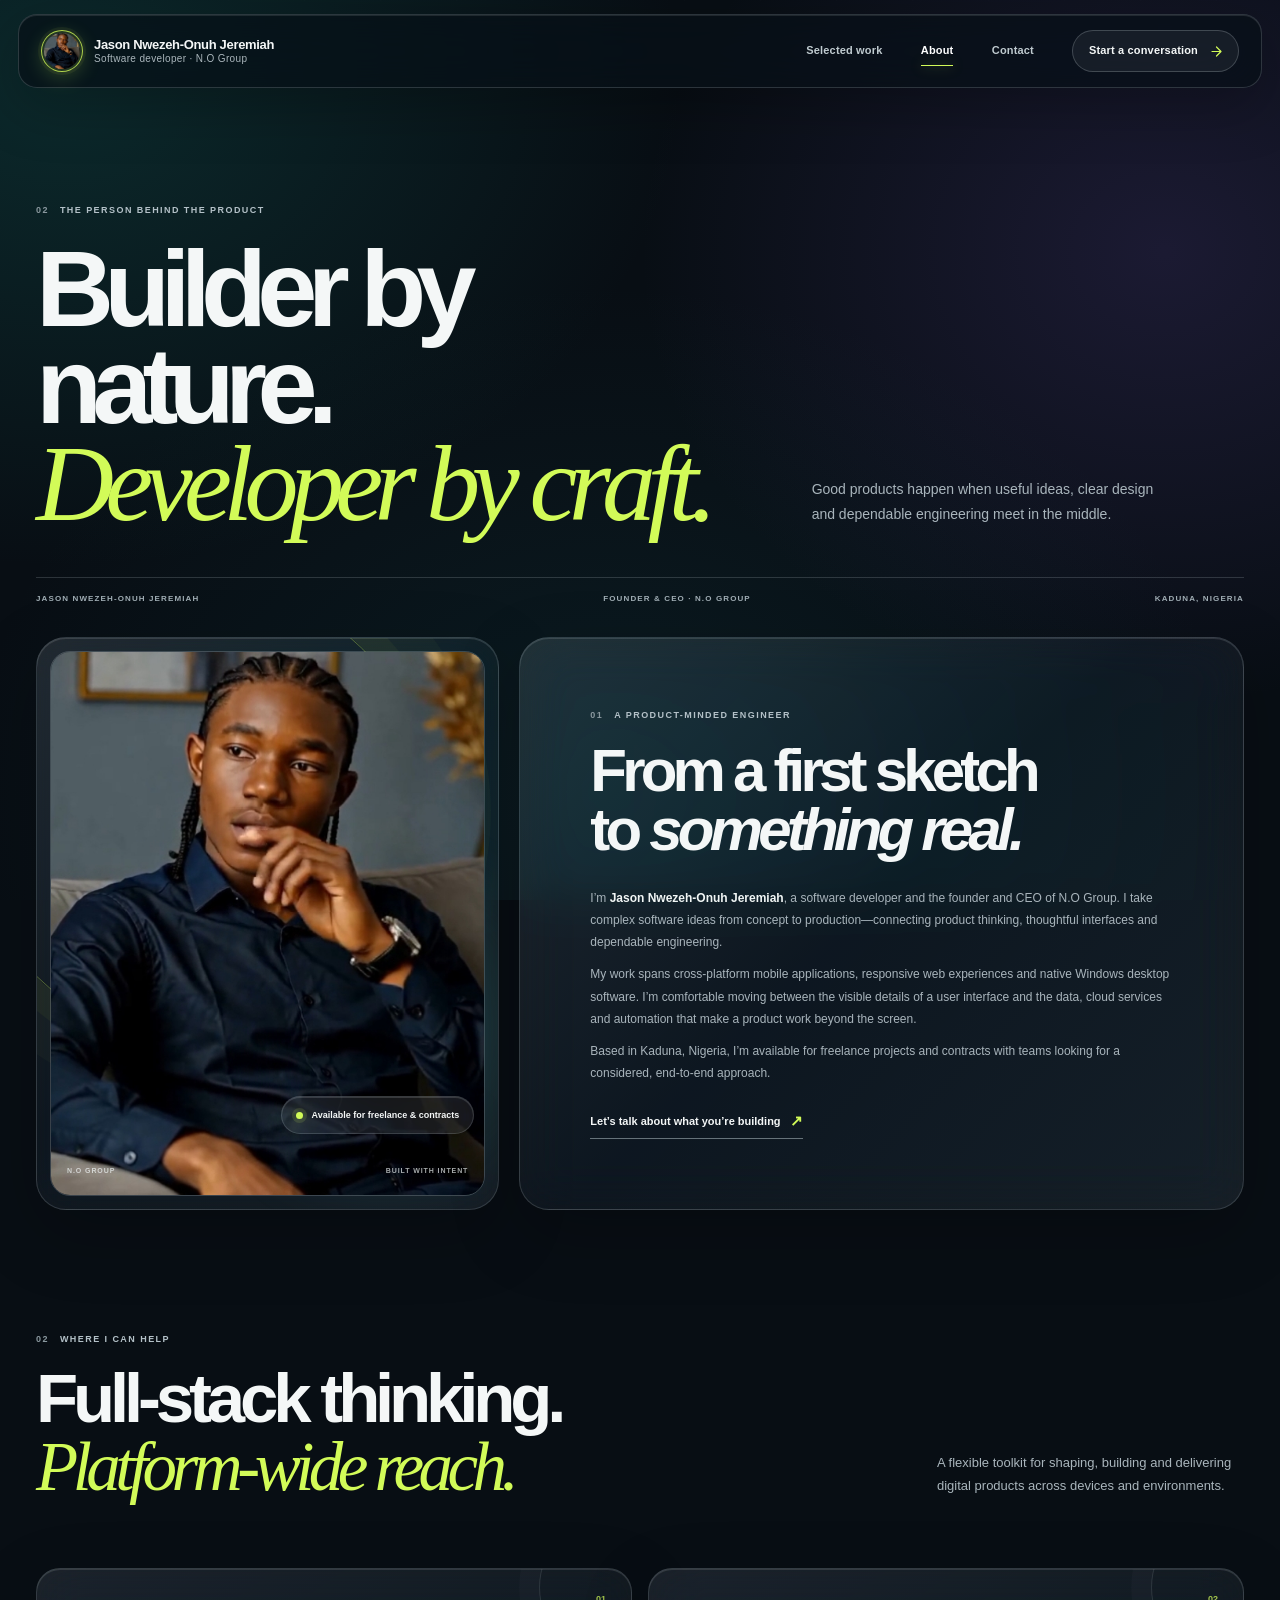
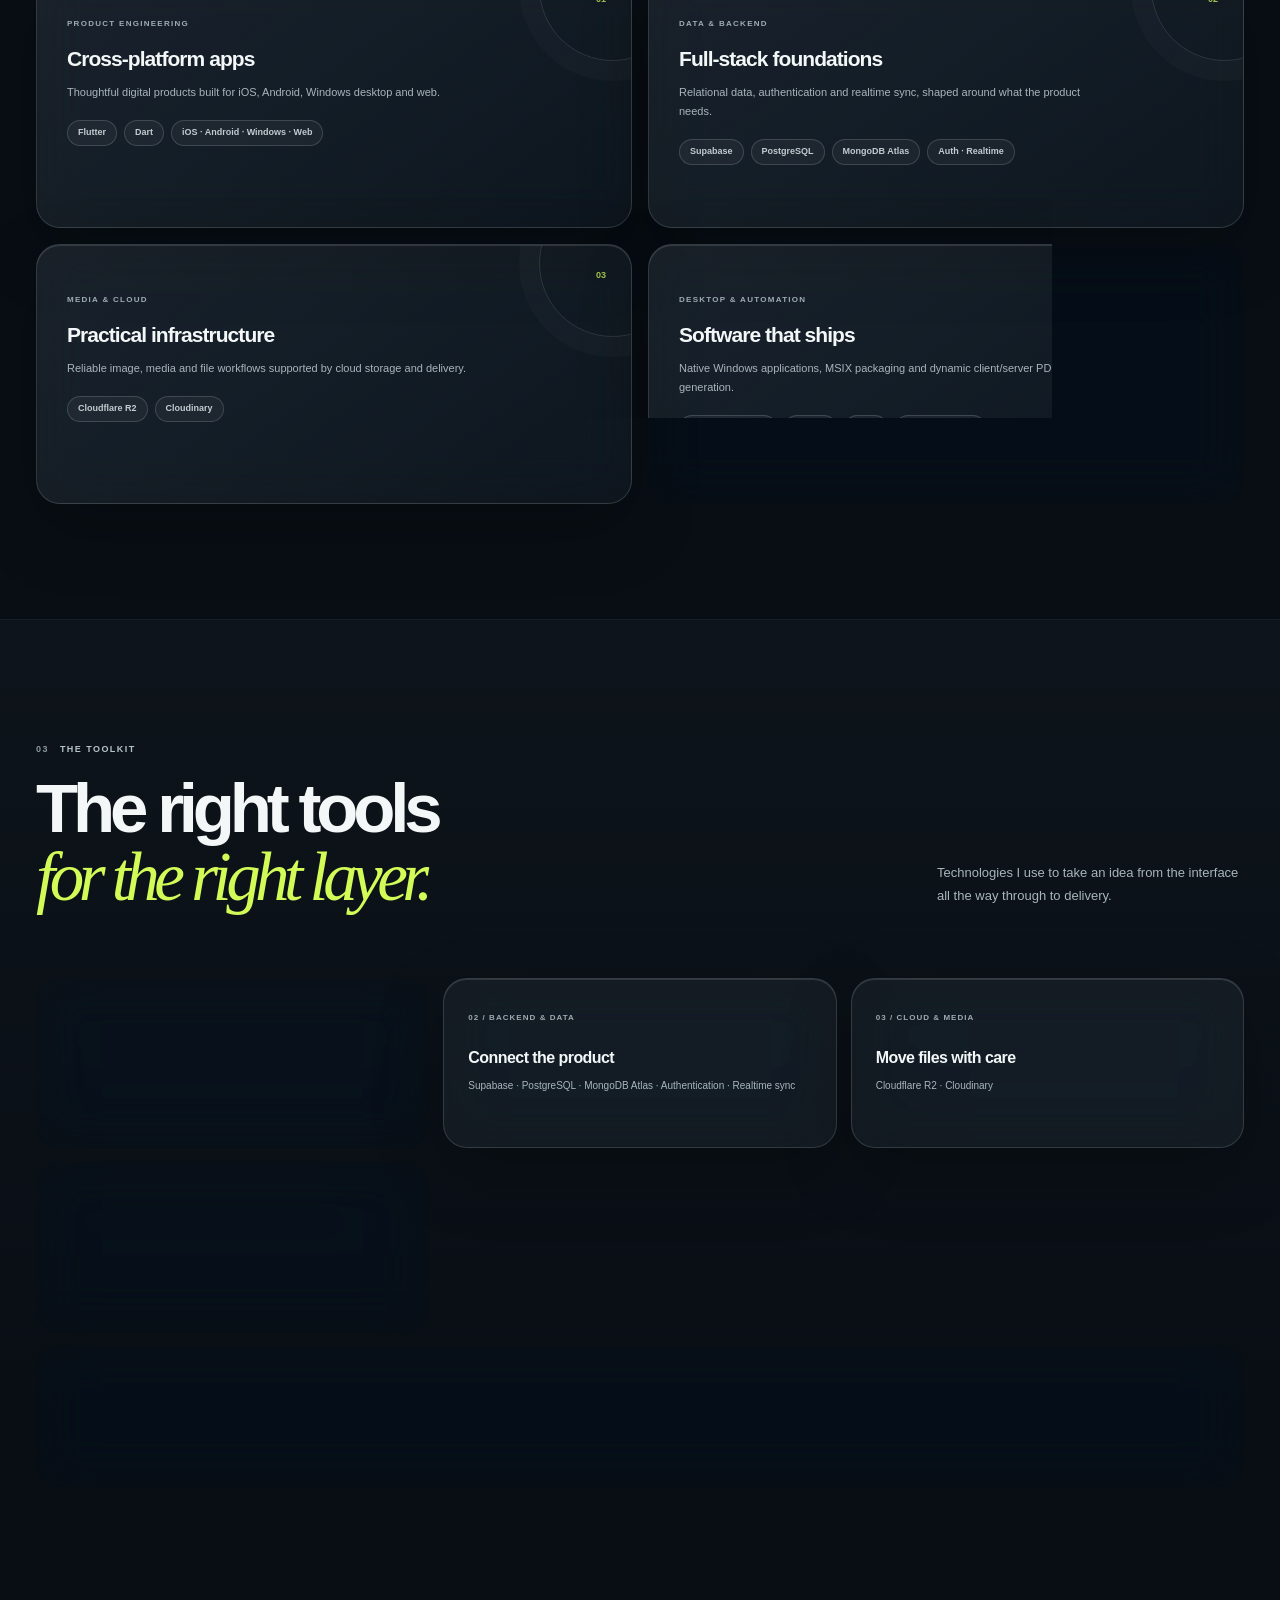
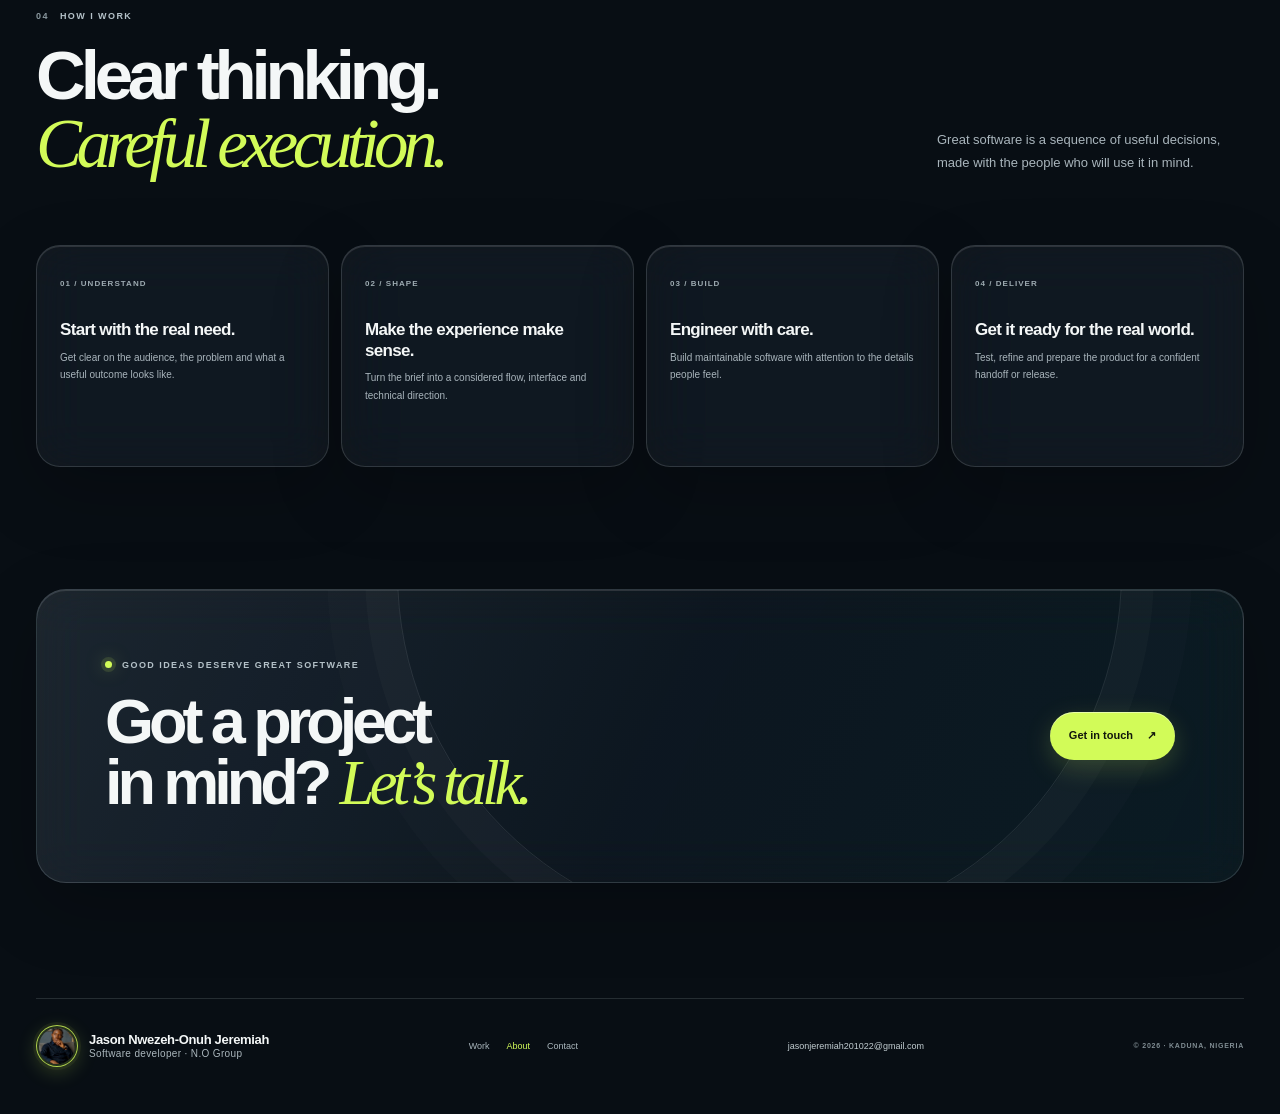
==== about.html @ e3a73bdb "Build glassmorphic multi-page portfolio Co-authored-by: arena-agent <297053741+arena-agent@users.nor" ====
<!doctype html>
<html lang="en">
  <head>
    <meta charset="utf-8" />
    <meta name="viewport" content="width=device-width, initial-scale=1" />
    <meta name="theme-color" content="#091016" />
    <meta name="description" content="Meet Jason Nwezeh-Onuh Jeremiah, Kaduna-based software developer and founder & CEO of N.O Group. Explore his cross-platform, full-stack and desktop capabilities." />
    <title>About Jason Nwezeh-Onuh Jeremiah — Software Developer &amp; Product Builder</title>
    <link rel="icon" type="image/jpeg" href="Profile/Profile_images/1792339590174.jpg" />
    <link rel="stylesheet" href="styles.css" />
    <script src="script.js" defer></script>
  </head>
  <body class="about-page">
    <a class="skip-link" href="#main">Skip to content</a>
    <header class="site-header" id="top">
      <div class="header-inner"><a class="brand" href="index.html" aria-label="Jason Nwezeh-Onuh Jeremiah home"><span class="brand-mark" aria-hidden="true"><img src="Profile/Profile_images/1792339590174.jpg" alt="" /></span><span class="brand-name"><strong>Jason Nwezeh-Onuh Jeremiah</strong><small>Software developer · N.O Group</small></span></a><nav class="desktop-nav" aria-label="Main navigation"><a href="work.html">Selected work</a><a href="about.html" aria-current="page">About</a><a href="contact.html">Contact</a></nav><a class="header-cta" href="contact.html"><span>Start a conversation</span><svg aria-hidden="true" viewBox="0 0 20 20" fill="none"><path d="M4 10h11M10 4l6 6-6 6" stroke="currentColor" stroke-width="1.6" stroke-linecap="round" stroke-linejoin="round" /></svg></a><button class="menu-toggle" type="button" aria-label="Open navigation menu" aria-expanded="false" aria-controls="mobile-nav"><span></span><span></span></button></div>
      <nav class="mobile-nav" id="mobile-nav" aria-label="Mobile navigation" hidden><a href="work.html">Selected work <span>01</span></a><a href="about.html" aria-current="page">About <span>02</span></a><a href="contact.html">Contact <span>03</span></a></nav>
    </header>

    <main id="main">
      <section class="page-intro page-width" aria-labelledby="page-title"><p class="eyebrow reveal"><span class="section-number">02</span> THE PERSON BEHIND THE PRODUCT</p><div class="page-intro-row reveal"><h1 id="page-title">Builder by nature.<br /><em>Developer by craft.</em></h1><p>Good products happen when useful ideas, clear design and dependable engineering meet in the middle.</p></div><div class="intro-meta"><span>JASON NWEZEH-ONUH JEREMIAH</span><span>FOUNDER &amp; CEO · N.O GROUP</span><span>KADUNA, NIGERIA</span></div></section>

      <section class="about-story page-width" aria-label="About Jason">
        <div class="about-portrait glass-panel reveal"><div class="about-photo-glow" aria-hidden="true"></div><img src="Profile/Profile_images/1792339590174.jpg" alt="Portrait of Jason Nwezeh-Onuh Jeremiah" loading="lazy" /><div class="about-photo-label glass-chip"><span class="availability-dot"></span> Available for freelance &amp; contracts</div><div class="portrait-bottomline"><span>N.O GROUP</span><span>BUILT WITH INTENT</span></div></div>
        <div class="about-story-copy glass-panel reveal"><p class="eyebrow"><span class="section-number">01</span> A PRODUCT-MINDED ENGINEER</p><h2>From a first sketch<br />to <em>something real.</em></h2><p>I’m <strong>Jason Nwezeh-Onuh Jeremiah</strong>, a software developer and the founder and CEO of N.O Group. I take complex software ideas from concept to production—connecting product thinking, thoughtful interfaces and dependable engineering.</p><p>My work spans cross-platform mobile applications, responsive web experiences and native Windows desktop software. I’m comfortable moving between the visible details of a user interface and the data, cloud services and automation that make a product work beyond the screen.</p><p>Based in Kaduna, Nigeria, I’m available for freelance projects and contracts with teams looking for a considered, end-to-end approach.</p><a class="inline-link" href="contact.html">Let’s talk about what you’re building <span aria-hidden="true">↗</span></a></div>
      </section>

      <section class="capabilities-page section-space page-width" aria-labelledby="capabilities-title"><div class="section-heading reveal"><div><p class="eyebrow"><span class="section-number">02</span> WHERE I CAN HELP</p><h2 id="capabilities-title">Full-stack thinking.<br /><em>Platform-wide reach.</em></h2></div><p class="section-intro">A flexible toolkit for shaping, building and delivering digital products across devices and environments.</p></div>
        <div class="capability-cards">
          <article class="capability-card glass-card reveal"><span class="capability-icon" aria-hidden="true">01</span><p class="eyebrow">PRODUCT ENGINEERING</p><h3>Cross-platform apps</h3><p>Thoughtful digital products built for iOS, Android, Windows desktop and web.</p><div class="tag-row"><span>Flutter</span><span>Dart</span><span>iOS · Android · Windows · Web</span></div></article>
          <article class="capability-card glass-card reveal"><span class="capability-icon" aria-hidden="true">02</span><p class="eyebrow">DATA &amp; BACKEND</p><h3>Full-stack foundations</h3><p>Relational data, authentication and realtime sync, shaped around what the product needs.</p><div class="tag-row"><span>Supabase</span><span>PostgreSQL</span><span>MongoDB Atlas</span><span>Auth · Realtime</span></div></article>
          <article class="capability-card glass-card reveal"><span class="capability-icon" aria-hidden="true">03</span><p class="eyebrow">MEDIA &amp; CLOUD</p><h3>Practical infrastructure</h3><p>Reliable image, media and file workflows supported by cloud storage and delivery.</p><div class="tag-row"><span>Cloudflare R2</span><span>Cloudinary</span></div></article>
          <article class="capability-card glass-card reveal"><span class="capability-icon" aria-hidden="true">04</span><p class="eyebrow">DESKTOP &amp; AUTOMATION</p><h3>Software that ships</h3><p>Native Windows applications, MSIX packaging and dynamic client/server PDF generation.</p><div class="tag-row"><span>Windows desktop</span><span>Python</span><span>MSIX</span><span>PDF automation</span></div></article>
        </div>
      </section>

      <section class="toolkit-section section-space" aria-labelledby="toolkit-title"><div class="page-width"><div class="section-heading reveal"><div><p class="eyebrow"><span class="section-number">03</span> THE TOOLKIT</p><h2 id="toolkit-title">The right tools<br /><em>for the right layer.</em></h2></div><p class="section-intro">Technologies I use to take an idea from the interface all the way through to delivery.</p></div>
        <div class="toolkit-grid">
          <article class="toolkit-card glass-card reveal"><span>01 / LANGUAGES &amp; FRAMEWORKS</span><h3>Build the experience</h3><p>Dart · Flutter · Python · HTML · CSS</p></article>
          <article class="toolkit-card glass-card reveal"><span>02 / BACKEND &amp; DATA</span><h3>Connect the product</h3><p>Supabase · PostgreSQL · MongoDB Atlas · Authentication · Realtime sync</p></article>
          <article class="toolkit-card glass-card reveal"><span>03 / CLOUD &amp; MEDIA</span><h3>Move files with care</h3><p>Cloudflare R2 · Cloudinary</p></article>
          <article class="toolkit-card glass-card reveal"><span>04 / DESKTOP &amp; DOCUMENTS</span><h3>Package and automate</h3><p>Windows desktop · Native MSIX · Dynamic client/server PDF generation</p></article>
          <article class="toolkit-card toolkit-wide glass-card reveal"><span>05 / DEVELOPER TOOLS &amp; PLATFORMS</span><h3>Make the workflow work</h3><p>Git · GitHub · GitHub Pages · VS Code · Cursor · Termux · Google Colab · Cloud Shell</p></article>
        </div>
      </div></section>

      <section class="approach-section page-width section-space" aria-labelledby="approach-title"><div class="section-heading reveal"><div><p class="eyebrow"><span class="section-number">04</span> HOW I WORK</p><h2 id="approach-title">Clear thinking.<br /><em>Careful execution.</em></h2></div><p class="section-intro">Great software is a sequence of useful decisions, made with the people who will use it in mind.</p></div><div class="approach-grid"><article class="approach-card glass-card reveal"><span>01 / UNDERSTAND</span><h3>Start with the real need.</h3><p>Get clear on the audience, the problem and what a useful outcome looks like.</p></article><article class="approach-card glass-card reveal"><span>02 / SHAPE</span><h3>Make the experience make sense.</h3><p>Turn the brief into a considered flow, interface and technical direction.</p></article><article class="approach-card glass-card reveal"><span>03 / BUILD</span><h3>Engineer with care.</h3><p>Build maintainable software with attention to the details people feel.</p></article><article class="approach-card glass-card reveal"><span>04 / DELIVER</span><h3>Get it ready for the real world.</h3><p>Test, refine and prepare the product for a confident handoff or release.</p></article></div></section>

      <section class="page-cta page-width reveal"><div class="glass-panel page-cta-inner"><div><p class="eyebrow"><span class="availability-dot"></span> GOOD IDEAS DESERVE GREAT SOFTWARE</p><h2>Got a project<br />in mind? <em>Let’s talk.</em></h2></div><a class="button button-lime" href="contact.html">Get in touch <span aria-hidden="true">↗</span></a></div></section>
    </main>

    <footer class="site-footer"><div class="footer-inner page-width"><a class="brand" href="index.html" aria-label="Jason Nwezeh-Onuh Jeremiah home"><span class="brand-mark" aria-hidden="true"><img src="Profile/Profile_images/1792339590174.jpg" alt="" /></span><span class="brand-name"><strong>Jason Nwezeh-Onuh Jeremiah</strong><small>Software developer · N.O Group</small></span></a><div class="footer-nav"><a href="work.html">Work</a><a href="about.html" aria-current="page">About</a><a href="contact.html">Contact</a></div><a class="footer-email" href="mailto:jasonjeremiah201022@gmail.com">jasonjeremiah201022@gmail.com</a><span class="footer-legal">© <span data-current-year>2026</span> · KADUNA, NIGERIA</span></div></footer>
  </body>
</html>
---- styles.css ----
@charset "UTF-8";

:root {
  color-scheme: dark;
  --bg: #080e14;
  --bg-raised: #101922;
  --ink: #f4f7f7;
  --muted: #a9b5bc;
  --faint: #7e8a92;
  --lime: #d2fb58;
  --lime-soft: rgba(210, 251, 88, .16);
  --aqua: #74e3d5;
  --line: rgba(233, 248, 255, .15);
  --glass: rgba(230, 245, 255, .065);
  --glass-strong: rgba(230, 245, 255, .11);
  --serif: Georgia, "Times New Roman", serif;
  --sans: Inter, "Helvetica Neue", Helvetica, Arial, sans-serif;
  --page: 1280px;
  --ease: cubic-bezier(.22, .7, .2, 1);
}

* { box-sizing: border-box; }
html { scroll-behavior: smooth; scroll-padding-top: 100px; }
body {
  position: relative;
  min-width: 320px;
  min-height: 100vh;
  margin: 0;
  overflow-x: hidden;
  background-color: var(--bg);
  background-image:
    radial-gradient(ellipse 70vw 55vw at 5% 9%, rgba(20, 109, 102, .29), transparent 69%),
    radial-gradient(ellipse 57vw 49vw at 91% 28%, rgba(91, 66, 151, .23), transparent 72%),
    radial-gradient(ellipse 69vw 55vw at 47% 88%, rgba(25, 97, 104, .16), transparent 72%);
  background-attachment: fixed;
  color: var(--ink);
  font-family: var(--sans);
  font-size: 15px;
  line-height: 1.6;
  -webkit-font-smoothing: antialiased;
  text-rendering: optimizeLegibility;
}
body::after {
  position: fixed;
  z-index: -1;
  inset: 0;
  content: "";
  pointer-events: none;
  opacity: .17;
  background-image: linear-gradient(rgba(255,255,255,.035) 1px, transparent 1px), linear-gradient(90deg, rgba(255,255,255,.035) 1px, transparent 1px);
  background-size: 76px 76px;
  mask-image: linear-gradient(180deg, black, transparent 85%);
}
body.menu-open { overflow: hidden; }
a { color: inherit; text-decoration: none; }
button, a { font: inherit; }
button { color: inherit; }
img { display: block; max-width: 100%; }
button:focus-visible, a:focus-visible { outline: 2px solid var(--lime); outline-offset: 4px; }
::selection { background: var(--lime); color: #0c1212; }

.page-width { width: min(var(--page), calc(100% - 72px)); margin-inline: auto; }
.section-space { padding-block: clamp(82px, 9.5vw, 140px); }
.skip-link { position: fixed; z-index: 100; top: 12px; left: 16px; transform: translateY(-150%); padding: 12px 16px; border-radius: 8px; background: var(--lime); color: #101510; font-weight: 750; }
.skip-link:focus { transform: translateY(0); }
.sr-only { position: absolute; width: 1px; height: 1px; padding: 0; margin: -1px; overflow: hidden; clip: rect(0, 0, 0, 0); white-space: nowrap; border: 0; }

/* Frosted glass surfaces */
.glass-panel, .glass-card, .glass-chip {
  position: relative;
  border: 1px solid rgba(236, 249, 255, .15);
  background: linear-gradient(135deg, rgba(242, 250, 255, .115), rgba(226, 242, 255, .04) 48%, rgba(222, 245, 250, .075));
  -webkit-backdrop-filter: blur(24px) saturate(155%);
  backdrop-filter: blur(24px) saturate(155%);
  box-shadow: 0 24px 70px rgba(0, 0, 0, .22), inset 0 1px 0 rgba(255, 255, 255, .12);
}
.glass-panel { border-radius: 30px; }
.glass-card { border-radius: 24px; transition: transform .35s var(--ease), border-color .3s ease, background .3s ease, box-shadow .3s ease; }
.glass-card:hover { border-color: rgba(236, 249, 255, .26); box-shadow: 0 28px 78px rgba(0,0,0,.31), inset 0 1px 0 rgba(255,255,255,.17); }
.glass-chip { display: inline-flex; align-items: center; gap: 9px; border-radius: 999px; background: rgba(235, 247, 255, .09); box-shadow: inset 0 1px 0 rgba(255,255,255,.14), 0 12px 34px rgba(0,0,0,.19); }

/* Navigation */
.site-header {
  position: sticky;
  z-index: 40;
  top: 12px;
  width: min(1370px, calc(100% - 36px));
  margin: 14px auto 0;
  border: 1px solid rgba(236, 249, 255, .16);
  border-radius: 19px;
  background: rgba(9, 16, 23, .77);
  -webkit-backdrop-filter: blur(26px) saturate(165%);
  backdrop-filter: blur(26px) saturate(165%);
  box-shadow: 0 18px 55px rgba(0, 0, 0, .25), inset 0 1px 0 rgba(255,255,255,.1);
}
.header-inner { width: 100%; min-height: 72px; display: flex; align-items: center; justify-content: space-between; gap: 28px; padding: 0 22px; }
.brand { display: inline-flex; flex: 0 0 auto; align-items: center; gap: 11px; }
.brand-mark { display: grid; place-items: center; width: 42px; height: 42px; overflow: hidden; padding: 2px; border: 1px solid rgba(210,251,88,.8); border-radius: 50%; background: rgba(210,251,88,.14); box-shadow: 0 5px 20px rgba(210,251,88,.2), 0 0 0 3px rgba(210,251,88,.06); }
.brand-mark img { width: 100%; height: 100%; border-radius: 50%; object-fit: cover; object-position: center 34%; }
.brand-name { display: grid; gap: 1px; line-height: 1.2; }
.brand-name strong { font-size: 13px; letter-spacing: -.025em; }
.brand-name small { color: #aab6bc; font-size: 10px; letter-spacing: .035em; }
.desktop-nav { display: flex; align-items: center; gap: clamp(20px, 3vw, 40px); margin-left: auto; margin-right: 10px; }
.desktop-nav a, .header-cta { font-size: 11px; font-weight: 650; letter-spacing: .015em; }
.desktop-nav a { position: relative; padding: 10px 0; color: #c0cbd0; transition: color .2s ease; }
.desktop-nav a:hover, .desktop-nav a[aria-current="page"], .desktop-nav a[aria-current="location"] { color: var(--white, #fff); }
.desktop-nav a[aria-current="page"]::after, .desktop-nav a[aria-current="location"]::after { position: absolute; right: 0; bottom: 4px; left: 0; height: 1px; content: ""; background: var(--lime); box-shadow: 0 0 12px rgba(210,251,88,.55); }
.header-cta { display: inline-flex; align-items: center; gap: 11px; padding: 11px 14px 11px 16px; border: 1px solid rgba(236,249,255,.2); border-radius: 999px; background: rgba(255,255,255,.055); transition: background .2s ease, border-color .2s ease, transform .2s ease; }
.header-cta:hover { transform: translateY(-1px); border-color: rgba(210,251,88,.55); background: rgba(210,251,88,.1); }
.header-cta svg { width: 15px; height: 15px; color: var(--lime); }
.menu-toggle, .mobile-nav { display: none; }

/* Type, buttons and recurring details */
.eyebrow { display: flex; align-items: center; gap: 10px; margin: 0; color: #b4c1c8; font-size: 9px; font-weight: 800; letter-spacing: .16em; line-height: 1.6; }
.section-number, .feature-number { color: #89979e; font-variant-numeric: tabular-nums; }
.availability-dot { position: relative; display: inline-block; flex: 0 0 auto; width: 7px; height: 7px; border-radius: 50%; background: var(--lime); box-shadow: 0 0 0 4px rgba(210,251,88,.12), 0 0 18px rgba(210,251,88,.55); }
.eyebrow-divider { color: rgba(233,248,255,.35); }
.button { display: inline-flex; min-height: 48px; align-items: center; justify-content: center; gap: 14px; padding: 0 19px; border-radius: 999px; font-size: 11px; font-weight: 750; transition: transform .22s var(--ease), background .2s ease, box-shadow .2s ease, border-color .2s ease; }
.button:hover { transform: translateY(-2px); }
.button svg { width: 16px; height: 16px; }
.button-lime { background: var(--lime); color: #11170c; box-shadow: 0 8px 27px rgba(210,251,88,.19), inset 0 1px 0 rgba(255,255,255,.48); }
.button-lime:hover { background: #e4ff94; box-shadow: 0 12px 33px rgba(210,251,88,.28); }
.button-glass { border: 1px solid rgba(237,249,255,.2); background: rgba(240,250,255,.06); color: var(--ink); -webkit-backdrop-filter: blur(16px); backdrop-filter: blur(16px); }
.button-glass:hover { border-color: rgba(210,251,88,.5); background: rgba(210,251,88,.1); }
.button-glass > span { color: var(--lime); font-size: 17px; line-height: 1; }
.inline-link { display: inline-flex; width: fit-content; align-items: center; gap: 9px; padding-bottom: 5px; border-bottom: 1px solid rgba(236,249,255,.4); color: var(--ink); font-size: 11px; font-weight: 700; transition: gap .2s ease, border-color .2s ease; }
.inline-link:hover { gap: 15px; border-color: var(--lime); }
.inline-link span { color: var(--lime); font-size: 15px; }
.tag-row { display: flex; flex-wrap: wrap; gap: 7px; margin-top: 20px; }
.tag-row span { padding: 6px 10px; border: 1px solid rgba(237,249,255,.16); border-radius: 999px; background: rgba(237,249,255,.045); color: #c1cbd0; font-size: 9px; font-weight: 600; line-height: 1.3; }
.section-heading { display: flex; align-items: end; justify-content: space-between; gap: 42px; margin-bottom: clamp(38px, 5.2vw, 68px); }
.section-heading h2 { margin: 19px 0 0; font-size: clamp(40px, 5.5vw, 69px); font-weight: 600; letter-spacing: -.075em; line-height: .98; }
.section-heading h2 em, .page-intro h1 em, .hero-copy h1 em, .promo-copy h2 em, .cta-glass h2 em, .page-cta h2 em, .case-intro h1 em, .case-copy h2 em, .contact-panel h2 em, .contact-notes h2 em { color: var(--lime); font-family: var(--serif); font-weight: 400; letter-spacing: -.08em; }
.section-intro { max-width: 305px; margin: 0 2px 4px 0; color: var(--muted); font-size: 13px; line-height: 1.8; }

/* Home hero */
.home-hero { padding-top: 30px; }
.hero-shell { position: relative; display: grid; min-height: 620px; grid-template-columns: minmax(0, 1.15fr) minmax(310px, .85fr); align-items: center; gap: clamp(40px, 7vw, 90px); overflow: hidden; padding: clamp(40px, 6.7vw, 88px); isolation: isolate; background: linear-gradient(125deg, rgba(243,250,255,.105), rgba(234,247,255,.035) 43%, rgba(69,167,160,.08)); }
.hero-shell::before { position: absolute; z-index: -1; top: -35%; right: 9%; width: 75%; aspect-ratio: 1; content: ""; border: 1px solid rgba(223,249,255,.09); border-radius: 50%; box-shadow: 0 0 0 35px rgba(220,245,255,.018), 0 0 0 75px rgba(220,245,255,.014), 0 0 0 125px rgba(220,245,255,.01); }
.hero-copy { position: relative; z-index: 2; max-width: 700px; }
.hero-copy h1 { margin: 30px 0 23px; font-size: clamp(62px, 8.1vw, 108px); font-weight: 640; letter-spacing: -.09em; line-height: .91; }
.hero-copy h1 span { color: #fff; }
.hero-description { max-width: 510px; margin: 0; color: #c1ccd1; font-size: clamp(14px, 1.35vw, 16px); line-height: 1.8; }
.hero-actions { display: flex; flex-wrap: wrap; align-items: center; gap: 11px; margin-top: 30px; }
.hero-footnote { display: flex; align-items: center; gap: 13px; margin-top: 37px; color: #a2afb6; font-size: 10px; line-height: 1.7; }
.hero-footnote strong { color: #e6eef0; font-weight: 600; }
.footnote-rule { width: 35px; height: 1px; background: var(--lime); box-shadow: 0 0 12px rgba(210,251,88,.45); }
.hero-visual { position: relative; z-index: 1; width: 100%; max-width: 420px; justify-self: end; }
.portrait-frost { position: relative; padding: 13px; border-radius: 27px; background: linear-gradient(145deg, rgba(245,252,255,.17), rgba(226,246,255,.06)); transform: rotate(1.25deg); }
.portrait-topline, .portrait-bottomline { display: flex; align-items: center; justify-content: space-between; gap: 12px; color: rgba(242,249,250,.73); font-size: 8px; font-weight: 800; letter-spacing: .13em; }
.portrait-topline { padding: 5px 4px 12px; }
.portrait-topline i { color: var(--lime); font-size: 13px; font-style: normal; margin-left: 4px; }
.portrait-bottomline { padding: 12px 4px 4px; font-size: 7px; }
.portrait-frame { position: relative; overflow: hidden; aspect-ratio: .88; border: 1px solid rgba(255,255,255,.23); border-radius: 18px; background: linear-gradient(145deg, rgba(210,251,88,.8), #708d39 74%); }
.portrait-frame::after { position: absolute; inset: 0; content: ""; pointer-events: none; background: linear-gradient(145deg, rgba(210,251,88,.17), transparent 54%); mix-blend-mode: screen; }
.portrait-frame img { width: 100%; height: 100%; object-fit: cover; object-position: center 35%; filter: saturate(.87) contrast(1.03); }
.portrait-stamp { position: absolute; z-index: 2; right: 15px; bottom: 17px; display: grid; padding: 11px 13px; transform: rotate(-5deg); background: var(--lime); color: #10160b; font-size: 8px; font-weight: 900; letter-spacing: .12em; line-height: 1.15; box-shadow: 0 7px 20px rgba(0,0,0,.22); }
.portrait-stamp span:last-child span { color: #728b1e; }
.float-chip { position: absolute; z-index: 3; padding: 11px 14px; color: #eaf2f3; font-size: 9px; font-weight: 700; white-space: nowrap; }
.float-chip-top { top: 17%; left: -40px; }
.float-chip-bottom { right: -27px; bottom: 19%; }
.chip-glyph { color: var(--lime); font-size: 15px; }
.hero-orb { position: absolute; z-index: -1; width: 280px; aspect-ratio: 1; border-radius: 50%; filter: blur(10px); pointer-events: none; }
.hero-orb-a { top: 13%; right: 4%; background: radial-gradient(circle, rgba(89,224,211,.18), transparent 70%); }
.hero-orb-b { bottom: -17%; left: 31%; background: radial-gradient(circle, rgba(136,99,224,.17), transparent 70%); }
.hero-shell-index { position: absolute; right: 25px; bottom: 19px; color: rgba(230,245,250,.36); font-size: 8px; font-weight: 750; letter-spacing: .16em; }
.hero-underbar { display: flex; justify-content: space-between; align-items: center; padding: 17px 4px 0; color: #9ba9af; }
.hero-underbar .eyebrow { font-size: 8px; }
.hero-underbar > a { display: inline-flex; align-items: center; gap: 12px; font-size: 10px; }
.hero-underbar > a span { display: grid; width: 25px; height: 25px; place-items: center; border: 1px solid rgba(235,247,255,.2); border-radius: 50%; color: var(--lime); font-size: 14px; }

/* Home project tiles */
.home-work { padding-top: clamp(85px, 10vw, 142px); }
.section-number { margin-right: 1px; }
.home-project-grid { display: grid; grid-template-columns: repeat(3, minmax(0,1fr)); gap: 17px; }
.home-project { position: relative; overflow: hidden; background: linear-gradient(145deg, rgba(237,248,255,.085), rgba(237,248,255,.035)); }
.home-project:hover { transform: translateY(-6px); }
.home-project-art { position: relative; display: grid; min-height: 360px; place-items: center; overflow: hidden; border-bottom: 1px solid rgba(237,249,255,.13); isolation: isolate; }
.home-project-art::before { position: absolute; z-index: -1; inset: 0; content: ""; opacity: .22; background-image: linear-gradient(rgba(255,255,255,.18) 1px, transparent 1px), linear-gradient(90deg, rgba(255,255,255,.18) 1px, transparent 1px); background-size: 42px 42px; mask-image: radial-gradient(ellipse at center, black, transparent 85%); }
.art-roast { background: radial-gradient(ellipse at 52% 55%, rgba(214,174,116,.27), rgba(131,93,61,.09) 56%, rgba(255,255,255,.02)); }
.art-apex { background: radial-gradient(ellipse at 51% 55%, rgba(224,230,231,.17), rgba(100,109,113,.05) 53%, rgba(255,255,255,.015)); }
.art-cole { background: radial-gradient(ellipse at 50% 50%, rgba(115,156,69,.2), rgba(47,70,52,.08) 57%, rgba(255,255,255,.015)); }
.art-glow { position: absolute; z-index: -1; left: 50%; bottom: -23%; width: 75%; aspect-ratio: 1; border: 1px solid rgba(236,249,255,.16); border-radius: 50%; transform: translateX(-50%); box-shadow: 0 0 0 27px rgba(236,249,255,.025), 0 0 0 57px rgba(236,249,255,.018); }
.art-index { position: absolute; z-index: 3; top: 18px; left: 19px; color: rgba(242,249,250,.71); font-size: 8px; font-weight: 800; letter-spacing: .13em; }
.home-device { position: relative; z-index: 2; width: clamp(150px, 16vw, 192px); aspect-ratio: 720 / 1393; overflow: hidden; margin-top: 22px; border: 5px solid rgba(14,18,18,.92); border-radius: 23px; background: #121615; box-shadow: 0 28px 65px rgba(0,0,0,.46), 0 0 0 1px rgba(255,255,255,.19); transform: rotate(-2deg); transition: transform .4s var(--ease); }
.home-project:hover .home-device { transform: translateY(-5px) rotate(0); }
.home-device::before { position: absolute; z-index: 2; top: 3px; left: 50%; width: 26%; height: 9px; content: ""; border-radius: 0 0 8px 8px; background: #121615; transform: translateX(-50%); }
.home-device img { width: 100%; height: 100%; object-fit: cover; }
.art-mark { position: absolute; z-index: 1; right: 18px; bottom: 15px; color: rgba(250,252,252,.25); font-size: clamp(25px, 3vw, 39px); font-weight: 850; letter-spacing: -.1em; }
.art-mark span { color: rgba(210,251,88,.72); font-size: .42em; vertical-align: top; }
.art-open { position: absolute; z-index: 4; top: 14px; right: 14px; display: grid; width: 31px; height: 31px; place-items: center; border: 1px solid rgba(239,249,252,.2); border-radius: 50%; background: rgba(7,13,17,.35); color: var(--lime); font-size: 13px; -webkit-backdrop-filter: blur(12px); backdrop-filter: blur(12px); }
.home-project-copy { display: flex; align-items: center; justify-content: space-between; gap: 15px; padding: 21px 22px 24px; }
.home-project-copy .eyebrow { font-size: 7px; letter-spacing: .14em; }
.home-project-copy h3 { margin: 8px 0 4px; font-size: clamp(17px, 1.8vw, 21px); font-weight: 650; letter-spacing: -.045em; }
.home-project-copy p:not(.eyebrow) { max-width: 320px; margin: 0; color: var(--muted); font-size: 10px; line-height: 1.65; }
.card-arrow { display: grid; flex: 0 0 auto; width: 36px; height: 36px; place-items: center; border: 1px solid rgba(237,249,255,.19); border-radius: 50%; color: var(--lime); font-size: 15px; transition: background .2s ease, transform .2s ease; }
.card-arrow:hover { transform: rotate(45deg); background: rgba(210,251,88,.1); }
.section-action { display: flex; justify-content: center; margin-top: 32px; }

/* Home capabilities / CTA */
.home-capabilities { padding-top: 0; }
.capability-promo { position: relative; display: grid; min-height: 460px; grid-template-columns: 1fr 1fr; align-items: center; gap: 45px; overflow: hidden; padding: clamp(35px, 6vw, 72px); isolation: isolate; }
.capability-promo::after { position: absolute; z-index: -1; top: -30%; right: -5%; width: 70%; aspect-ratio: 1; content: ""; border: 1px solid rgba(227,248,255,.1); border-radius: 50%; box-shadow: 0 0 0 35px rgba(227,248,255,.02),0 0 0 78px rgba(227,248,255,.015); }
.promo-copy { max-width: 570px; }
.promo-copy h2 { margin: 20px 0 18px; font-size: clamp(42px, 5.2vw, 66px); font-weight: 600; letter-spacing: -.075em; line-height: .97; }
.promo-copy > p:not(.eyebrow) { max-width: 465px; margin: 0 0 24px; color: var(--muted); font-size: 13px; line-height: 1.8; }
.promo-stack { position: relative; justify-self: center; width: min(100%, 410px); aspect-ratio: 1; display: grid; place-items: center; }
.stack-orbit { position: absolute; border: 1px solid rgba(230,250,255,.17); border-radius: 50%; transform: rotate(-25deg); }
.orbit-one { width: 80%; height: 46%; box-shadow: 0 0 0 16px rgba(230,250,255,.02); }
.orbit-two { width: 90%; height: 62%; transform: rotate(52deg); border-color: rgba(210,251,88,.18); }
.stack-core { position: relative; z-index: 2; display: grid; width: 92px; height: 92px; overflow: hidden; place-items: center; padding: 3px; border: 1px solid rgba(210,251,88,.66); border-radius: 50%; background: linear-gradient(145deg, rgba(255,255,255,.17),rgba(255,255,255,.06)); box-shadow: 0 20px 55px rgba(0,0,0,.28), 0 0 28px rgba(210,251,88,.17); -webkit-backdrop-filter: blur(25px); backdrop-filter: blur(25px); transform: rotate(-8deg); }
.stack-core img { width: 100%; height: 100%; border-radius: 50%; object-fit: cover; object-position: center 34%; }
.stack-chip { position: absolute; padding: 11px 15px; color: #ecf4f4; font-size: 10px; font-weight: 700; }
.chip-flutter { top: 14%; left: 9%; }
.chip-supabase { top: 31%; right: -1%; }
.chip-python { bottom: 21%; left: 3%; }
.chip-cloud { right: 9%; bottom: 9%; }
.home-cta { padding-bottom: clamp(82px, 10vw, 142px); }
.cta-glass, .page-cta-inner { position: relative; display: flex; align-items: center; justify-content: space-between; gap: 30px; overflow: hidden; padding: clamp(32px, 5.4vw, 68px); background: linear-gradient(115deg, rgba(216,242,255,.105), rgba(216,242,255,.04) 52%, rgba(72,177,166,.08)); }
.cta-glass::after, .page-cta-inner::after { position: absolute; z-index: 0; top: -130%; right: 10%; width: 60%; aspect-ratio: 1; content: ""; border: 1px solid rgba(240,249,255,.1); border-radius: 50%; box-shadow: 0 0 0 32px rgba(240,249,255,.02), 0 0 0 70px rgba(240,249,255,.012); pointer-events: none; }
.cta-glass > *, .page-cta-inner > * { position: relative; z-index: 1; }
.cta-glass h2, .page-cta h2 { margin: 19px 0 0; font-size: clamp(40px, 5vw, 66px); font-weight: 600; letter-spacing: -.08em; line-height: .97; }

/* Multipage title / metadata */
.page-intro { padding-top: clamp(68px, 9vw, 126px); padding-bottom: 31px; }
.page-intro > .eyebrow { margin-bottom: 22px; }
.page-intro-row { display: grid; grid-template-columns: minmax(0,1.25fr) minmax(230px,.75fr); align-items: end; gap: 55px; }
.page-intro h1 { margin: 0; font-size: clamp(62px, 8.5vw, 108px); font-weight: 600; letter-spacing: -.09em; line-height: .9; }
.page-intro-row > p { max-width: 360px; margin: 0 0 5px; color: var(--muted); font-size: 14px; line-height: 1.8; }
.intro-meta { display: flex; flex-wrap: wrap; justify-content: space-between; gap: 12px 24px; margin-top: 45px; padding-top: 15px; border-top: 1px solid rgba(232,247,255,.16); color: #a1aeb5; font-size: 8px; font-weight: 750; letter-spacing: .14em; }
.intro-meta > span { display: inline-flex; align-items: center; gap: 9px; }
.intro-meta .availability-dot { width: 6px; height: 6px; }

/* Selected work page */
.work-list { display: grid; gap: 23px; padding-top: 16px; }
.work-feature { position: relative; display: grid; min-height: 530px; grid-template-columns: minmax(315px,.88fr) minmax(0,1.12fr); overflow: hidden; isolation: isolate; background: linear-gradient(120deg,rgba(240,250,255,.085),rgba(240,250,255,.035)); }
.work-feature::before { position: absolute; z-index: -1; top: -50%; left: -15%; width: 80%; aspect-ratio: 1; content: ""; border: 1px solid rgba(240,249,255,.055); border-radius: 50%; box-shadow: 0 0 0 34px rgba(240,249,255,.013),0 0 0 72px rgba(240,249,255,.009); }
.work-feature-copy { display: flex; flex-direction: column; align-items: flex-start; justify-content: center; padding: clamp(31px, 5vw, 61px); }
.work-feature-copy .eyebrow { align-items: flex-start; font-size: 8px; letter-spacing: .13em; }
.feature-number { color: var(--lime); }
.work-feature-copy h2 { margin: 34px 0 0; font-size: clamp(47px, 5.1vw, 68px); font-weight: 600; letter-spacing: -.08em; line-height: .92; }
.work-feature-copy h2 em { color: #b2c0c3; font-family: var(--serif); font-weight: 400; letter-spacing: -.08em; }
.work-feature-copy .title-mark { display: inline-block; margin-left: 4px; color: var(--lime); font-size: 13px; vertical-align: top; letter-spacing: 0; }
.work-lede { margin: 20px 0 0; color: #e5eceb; font-family: var(--serif); font-size: 15px; font-style: italic; }
.work-description { max-width: 420px; margin: 12px 0 0; color: var(--muted); font-size: 12px; line-height: 1.8; }
.work-feature-copy .tag-row { margin-top: 17px; }
.work-feature-copy .button { margin-top: 24px; min-height: 43px; }
.work-feature-art { position: relative; display: flex; min-height: 530px; align-items: center; justify-content: center; overflow: hidden; isolation: isolate; border-left: 1px solid rgba(232,247,255,.1); background: radial-gradient(ellipse at 50% 50%,rgba(255,255,255,.08),transparent 63%); }
.work-feature-art::before { position: absolute; z-index: -1; inset: 0; content: ""; opacity: .19; background-image: linear-gradient(rgba(241,250,255,.24) 1px, transparent 1px),linear-gradient(90deg,rgba(241,250,255,.24) 1px,transparent 1px); background-size: 47px 47px; mask-image: radial-gradient(ellipse at center,black,transparent 83%); }
.work-feature-art::after { position: absolute; z-index: -1; width: 76%; aspect-ratio: 1; content: ""; border: 1px solid rgba(237,249,255,.13); border-radius: 50%; box-shadow: 0 0 0 30px rgba(237,249,255,.022),0 0 0 65px rgba(237,249,255,.014); }
.work-art-roast { background: radial-gradient(ellipse at 52% 54%,rgba(201,149,96,.2),rgba(92,72,51,.075) 58%,transparent 80%); }
.work-art-apex { background: radial-gradient(ellipse at 52% 55%,rgba(221,231,233,.14),rgba(84,95,101,.055) 59%,transparent 80%); }
.work-art-cole { background: radial-gradient(ellipse at 52% 53%,rgba(122,177,71,.18),rgba(39,71,48,.06) 57%,transparent 80%); }
.work-feature-art .art-watermark { position: absolute; z-index: 0; top: 8%; left: 7%; color: rgba(245,250,250,.15); font-size: clamp(37px,5vw,65px); font-weight: 850; letter-spacing: -.09em; line-height: .8; }
.work-art-roast .art-watermark { color: rgba(222,186,143,.19); }
.work-art-cole .cole-mark span { color: rgba(210,251,88,.6); }
.device-row { position: relative; z-index: 1; display: flex; width: 100%; height: 100%; min-height: inherit; align-items: center; justify-content: center; gap: clamp(7px,1.2vw,15px); padding: 60px 20px 53px; }
.device { position: relative; flex: 0 1 29%; width: 29%; max-width: 195px; aspect-ratio: 720 / 1393; overflow: hidden; margin: 0; border: 5px solid rgba(14,18,19,.95); border-radius: 19px; background: #111616; box-shadow: 0 22px 55px rgba(0,0,0,.47),0 0 0 1px rgba(255,255,255,.13); }
.device::before { position: absolute; z-index: 2; top: 3px; left: 50%; width: 25%; height: 8px; content: ""; border-radius: 0 0 7px 7px; background: #101414; transform: translateX(-50%); }
.device img { width: 100%; height: 100%; object-fit: cover; }
.device-one { transform: translateY(16px) rotate(-5deg); }
.device-two { z-index: 2; transform: translateY(-14px); }
.device-three { transform: translateY(20px) rotate(5deg); }
.art-caption { position: absolute; z-index: 3; right: 20px; bottom: 19px; left: 20px; color: rgba(234,245,245,.56); font-size: 7px; font-weight: 800; letter-spacing: .15em; text-align: center; }
.work-art-roast .art-caption { color: rgba(235,211,182,.7); }
.work-feature-reverse { grid-template-columns: minmax(0,1.12fr) minmax(315px,.88fr); }
.work-feature-reverse .work-feature-copy { order: 2; }
.work-feature-reverse .work-feature-art { order: 1; border-right: 1px solid rgba(232,247,255,.1); border-left: 0; }
.work-end { padding-top: clamp(70px,8vw,110px); }
.work-end-panel { display: flex; justify-content: space-between; align-items: end; gap: 30px; padding: clamp(32px,5.3vw,65px); }
.work-end-panel h2 { margin: 15px 0 0; font-size: clamp(40px,5.2vw,65px); letter-spacing: -.08em; line-height: .96; }
.work-end-panel h2 em { color: var(--lime); font-family: var(--serif); font-weight: 400; }

/* About page */
.about-story { display: grid; grid-template-columns: minmax(280px,.78fr) minmax(0,1.22fr); gap: 20px; align-items: stretch; }
.about-portrait { position: relative; min-height: 550px; overflow: hidden; padding: 13px; isolation: isolate; }
.about-portrait::before { position: absolute; z-index: -1; top: -10%; left: -15%; width: 100%; aspect-ratio: 1; content: ""; border: 1px solid rgba(210,251,88,.32); border-radius: 50%; box-shadow: 0 0 0 25px rgba(210,251,88,.04),0 0 0 60px rgba(210,251,88,.025); }
.about-photo-glow { position: absolute; z-index: -1; right: -20%; bottom: -4%; width: 90%; aspect-ratio: 1; border-radius: 50%; background: radial-gradient(circle,rgba(83,210,193,.23),transparent 70%); filter: blur(15px); }
.about-portrait > img { position: absolute; inset: 13px; width: calc(100% - 26px); height: calc(100% - 26px); border: 1px solid rgba(237,250,255,.19); border-radius: 20px; object-fit: cover; object-position: center 36%; }
.about-photo-label { position: absolute; z-index: 2; right: 24px; bottom: 75px; padding: 11px 14px; font-size: 9px; font-weight: 700; }
.about-portrait .portrait-bottomline { position: absolute; z-index: 2; right: 26px; bottom: 29px; left: 26px; color: rgba(244,250,250,.68); }
.about-story-copy { display: flex; flex-direction: column; align-items: flex-start; justify-content: center; padding: clamp(34px,5.5vw,70px); }
.about-story-copy h2 { margin: 20px 0 17px; font-size: clamp(39px,4.7vw,60px); font-weight: 600; letter-spacing: -.08em; line-height: .98; }
.about-story-copy > p:not(.eyebrow) { max-width: 610px; margin: 10px 0 0; color: var(--muted); font-size: 12px; line-height: 1.85; }
.about-story-copy > p strong { color: #f1f6f5; font-weight: 700; }
.about-story-copy .inline-link { margin-top: 25px; }
.capabilities-page { padding-bottom: clamp(76px,9vw,125px); }
.capability-cards { display: grid; grid-template-columns: repeat(2,minmax(0,1fr)); gap: 16px; }
.capability-card { position: relative; min-height: 260px; overflow: hidden; padding: 28px 30px 30px; background: linear-gradient(145deg,rgba(236,248,255,.09),rgba(236,248,255,.035)); }
.capability-card::after { position: absolute; top: -55px; right: -55px; width: 145px; height: 145px; content: ""; border: 1px solid rgba(235,248,255,.12); border-radius: 50%; box-shadow: 0 0 0 20px rgba(235,248,255,.018); }
.capability-icon { position: absolute; top: 23px; right: 25px; color: rgba(210,251,88,.75); font-size: 9px; font-weight: 800; }
.capability-card > .eyebrow { margin-top: 21px; color: #9eacb3; font-size: 8px; }
.capability-card h3 { margin: 11px 0 7px; font-size: 21px; letter-spacing: -.045em; }
.capability-card > p:not(.eyebrow) { max-width: 420px; margin: 0; color: var(--muted); font-size: 11px; line-height: 1.75; }
.capability-card .tag-row { margin-top: 18px; }
.toolkit-section { border-top: 1px solid rgba(236,249,255,.075); background: linear-gradient(180deg,rgba(228,244,255,.028),transparent); }
.toolkit-grid { display: grid; grid-template-columns: repeat(3,minmax(0,1fr)); gap: 14px; }
.toolkit-card { min-height: 170px; padding: 24px; background: rgba(237,248,255,.047); }
.toolkit-card > span, .approach-card > span { color: #9dabb1; font-size: 8px; font-weight: 800; letter-spacing: .13em; }
.toolkit-card h3 { margin: 18px 0 6px; font-size: 16px; letter-spacing: -.035em; }
.toolkit-card p { margin: 0; color: var(--muted); font-size: 10px; line-height: 1.75; }
.toolkit-wide { grid-column: 1 / -1; min-height: auto; }
.toolkit-wide p { max-width: 850px; }
.approach-section { padding-top: 0; }
.approach-grid { display: grid; grid-template-columns: repeat(4,minmax(0,1fr)); gap: 12px; }
.approach-card { min-height: 222px; padding: 23px; background: rgba(237,248,255,.045); }
.approach-card h3 { margin: 27px 0 8px; font-size: 17px; letter-spacing: -.04em; line-height: 1.22; }
.approach-card p { margin: 0; color: var(--muted); font-size: 10px; line-height: 1.75; }
.page-cta { padding-bottom: clamp(80px,9vw,130px); }
.page-cta-inner { min-height: 240px; }
.page-cta h2 { font-size: clamp(39px,5vw,63px); }

/* Contact page */
.contact-main { display: grid; grid-template-columns: minmax(0,.95fr) minmax(0,1.05fr); gap: 17px; padding-top: 12px; }
.contact-panel { position: relative; display: flex; flex-direction: column; align-items: flex-start; justify-content: center; min-height: 490px; overflow: hidden; padding: clamp(31px,5vw,54px); isolation: isolate; background: linear-gradient(140deg,rgba(237,249,255,.125),rgba(237,249,255,.045) 58%,rgba(59,172,159,.08)); }
.contact-panel::after { position: absolute; z-index: -1; top: -11%; right: -33%; width: 85%; aspect-ratio: 1; content: ""; border: 1px solid rgba(210,251,88,.16); border-radius: 50%; box-shadow: 0 0 0 28px rgba(210,251,88,.026),0 0 0 62px rgba(210,251,88,.017); }
.contact-panel-bg { position: absolute; z-index: -1; bottom: -22%; left: -18%; width: 70%; aspect-ratio: 1; border-radius: 50%; background: radial-gradient(circle,rgba(98,102,208,.2),transparent 70%); }
.contact-panel h2 { margin: 23px 0 17px; font-size: clamp(42px,5.6vw,68px); font-weight: 600; letter-spacing: -.085em; line-height: .95; }
.contact-panel > p:not(.eyebrow) { max-width: 415px; margin: 0 0 22px; color: var(--muted); font-size: 12px; line-height: 1.8; }
.copy-email { display: inline-flex; align-items: center; gap: 10px; margin-top: 15px; padding: 8px 0; border: 0; background: transparent; color: #aab7bd; font-size: 10px; cursor: pointer; }
.copy-email span:last-child { color: var(--lime); font-size: 14px; }
.copy-email:hover { color: var(--ink); }
.contact-methods { display: grid; grid-template-rows: 1fr 1fr auto; gap: 13px; }
.contact-method { padding: 23px 25px; background: rgba(238,248,255,.07); }
.method-top { display: flex; align-items: center; justify-content: space-between; margin-bottom: 13px; }
.method-index { color: #8f9ca3; font-size: 9px; font-weight: 750; }
.method-icon { display: grid; width: 31px; height: 31px; place-items: center; border: 1px solid rgba(237,249,255,.18); border-radius: 50%; color: var(--lime); font-size: 13px; }
.contact-method .eyebrow { color: #aab7bd; font-size: 8px; }
.contact-method h3 { margin: 5px 0 12px; font-size: 18px; letter-spacing: -.04em; }
.contact-method > a { display: flex; justify-content: space-between; gap: 10px; color: #e6efef; font-size: 10px; font-weight: 650; }
.contact-method > a > span { color: var(--lime); }
.contact-method > a.secondary-contact { margin-top: 8px; color: #aab7bd; font-size: 9px; font-weight: 500; }
.availability-card { gap: 12px; padding: 14px 17px; }
.availability-card > div { display: grid; gap: 1px; }
.availability-card strong { font-size: 10px; }
.availability-card > div > span { color: #aab7bd; font-size: 9px; }
.availability-arrow { margin-left: auto; color: var(--lime); font-size: 15px; }
.contact-notes { padding-top: clamp(68px,8vw,105px); padding-bottom: clamp(80px,10vw,135px); }
.contact-notes-inner { display: grid; grid-template-columns: .85fr 1.15fr; gap: 55px; padding: clamp(30px,5vw,58px); }
.contact-notes h2 { margin: 18px 0 0; font-size: clamp(39px,5vw,60px); letter-spacing: -.08em; line-height: .97; }
.message-guidance > p { margin: 0 0 15px; color: var(--muted); font-size: 11px; line-height: 1.8; }
.message-guidance ul { display: grid; gap: 9px; margin: 0 0 18px; padding: 0; list-style: none; }
.message-guidance li { display: flex; gap: 12px; align-items: baseline; color: #e4eded; font-size: 11px; }
.message-guidance li span { color: var(--lime); font-size: 8px; font-weight: 800; }
.message-guidance .inline-link { margin-top: 5px; }

/* Project stories */
.case-intro { padding-top: clamp(50px,7vw,95px); }
.back-link { display: inline-flex; align-items: center; gap: 8px; margin-bottom: 33px; color: #aeb9be; font-size: 10px; font-weight: 650; transition: color .2s ease, gap .2s ease; }
.back-link:hover { gap: 12px; color: var(--lime); }
.case-intro-row { display: grid; grid-template-columns: minmax(0,1fr) 240px; align-items: end; gap: 45px; }
.case-intro h1 { margin: 20px 0 0; font-size: clamp(65px,9vw,113px); font-weight: 600; letter-spacing: -.09em; line-height: .88; }
.case-intro .title-mark { display: inline-block; margin-left: 4px; color: var(--lime); font-size: 14px; vertical-align: top; letter-spacing: 0; }
.case-lede { margin: 20px 0 0; color: #dbe6e8; font-family: var(--serif); font-size: 17px; font-style: italic; }
.case-intro-note { justify-self: end; width: 220px; min-height: 126px; padding: 17px 19px; border-radius: 20px; }
.case-intro-note p { margin: 0; color: #e4eded; font-family: var(--serif); font-size: 15px; font-style: italic; line-height: 1.45; }
.case-intro-note .chip-glyph { align-self: flex-start; color: var(--lime); font-size: 17px; }
.case-intro .intro-meta { margin-top: 37px; }
.case-overview { display: grid; grid-template-columns: minmax(0,.82fr) minmax(0,1.18fr); align-items: stretch; gap: 17px; padding-top: 18px; }
.case-copy { display: flex; flex-direction: column; align-items: flex-start; justify-content: center; padding: clamp(29px,4vw,48px); }
.case-copy h2 { margin: 19px 0 13px; font-size: clamp(36px,4vw,53px); font-weight: 600; letter-spacing: -.078em; line-height: .98; }
.case-copy > p:not(.eyebrow) { margin: 9px 0 0; color: var(--muted); font-size: 11px; line-height: 1.82; }
.case-copy .tag-row { margin-top: 18px; }
.case-gallery { display: grid; min-width: 0; grid-template-rows: auto minmax(330px,1fr) auto; gap: 12px; overflow: hidden; padding: 17px; border-radius: 28px; background: linear-gradient(140deg,rgba(245,251,255,.105),rgba(225,244,255,.035)); }
.gallery-heading { display: flex; align-items: center; justify-content: space-between; padding: 0 3px; color: #aab8be; font-size: 8px; font-weight: 800; letter-spacing: .14em; }
.gallery-heading > span:last-child { color: var(--lime); font-variant-numeric: tabular-nums; }
.gallery-stage { position: relative; display: grid; min-height: 420px; place-items: center; overflow: hidden; border: 1px solid rgba(236,249,255,.1); border-radius: 20px; background: radial-gradient(ellipse at 50% 48%,rgba(207,227,232,.14),rgba(27,38,45,.75) 60%,rgba(14,22,28,.92)); }
.gallery-stage::before { position: absolute; inset: 0; content: ""; pointer-events: none; opacity: .15; background-image: linear-gradient(rgba(255,255,255,.25) 1px,transparent 1px),linear-gradient(90deg,rgba(255,255,255,.25) 1px,transparent 1px); background-size: 40px 40px; mask-image: radial-gradient(ellipse at center,black,transparent 80%); }
.gallery-stage > img { position: relative; z-index: 1; width: auto; height: min(495px, 54vh); max-width: 62%; border: 5px solid rgba(21,27,28,.95); border-radius: 17px; background: #151918; box-shadow: 0 25px 70px rgba(0,0,0,.55),0 0 0 1px rgba(255,255,255,.16); object-fit: contain; transition: opacity .2s ease, transform .3s var(--ease); }
.gallery-stage > img.is-changing { opacity: .45; transform: scale(.985); }
.gallery-arrow { position: absolute; z-index: 2; top: 50%; display: grid; width: 37px; height: 37px; place-items: center; padding: 0; transform: translateY(-50%); border: 1px solid rgba(238,249,255,.23); border-radius: 50%; background: rgba(8,15,21,.42); color: #f2f8f8; font-size: 15px; -webkit-backdrop-filter: blur(13px); backdrop-filter: blur(13px); cursor: pointer; transition: border-color .2s ease,background .2s ease,color .2s ease; }
.gallery-arrow:hover { border-color: var(--lime); background: rgba(210,251,88,.17); color: var(--lime); }
.gallery-prev { left: 14px; }
.gallery-next { right: 14px; }
.gallery-thumbnails { display: flex; gap: 8px; overflow-x: auto; padding: 2px 1px 3px; scrollbar-width: thin; scrollbar-color: rgba(236,249,255,.27) transparent; }
.gallery-thumb { flex: 0 0 auto; width: 43px; height: 67px; overflow: hidden; padding: 3px; border: 1px solid rgba(236,249,255,.13); border-radius: 8px; background: rgba(236,249,255,.04); opacity: .58; cursor: pointer; transition: opacity .2s ease,border-color .2s ease,transform .2s ease; }
.gallery-thumb img { width: 100%; height: 100%; border-radius: 4px; object-fit: cover; }
.gallery-thumb:hover { transform: translateY(-2px); opacity: .9; }
.gallery-thumb[aria-current="true"] { border-color: var(--lime); opacity: 1; box-shadow: 0 0 15px rgba(210,251,88,.16); }
.case-notes { display: grid; grid-template-columns: repeat(3,minmax(0,1fr)); gap: 14px; padding-top: 17px; }
.case-note-card { min-height: 200px; padding: 24px; background: rgba(233,246,255,.045); }
.case-note-card > span { color: var(--lime); font-size: 8px; font-weight: 800; letter-spacing: .14em; }
.case-note-card h3 { margin: 25px 0 8px; font-size: 17px; letter-spacing: -.04em; }
.case-note-card p { margin: 0; color: var(--muted); font-size: 10px; line-height: 1.8; }
.project-pagination { display: flex; align-items: center; justify-content: space-between; gap: 18px; padding-top: 50px; padding-bottom: 0; }
.project-pagination-item { display: grid; min-width: 220px; gap: 5px; padding: 15px 18px; background: rgba(234,247,255,.05); }
.project-pagination-item > span { color: #91a0a6; font-size: 8px; font-weight: 800; letter-spacing: .13em; }
.project-pagination-item strong { font-size: 12px; }
.project-pagination-item:hover { transform: translateY(-3px); }
.all-work-link { color: #b9c5ca; font-size: 10px; font-weight: 650; }
.all-work-link span { margin-left: 7px; color: var(--lime); }
.project-page .page-cta { padding-top: 78px; }

/* Footer */
.site-footer { padding: 0 0 22px; }
.footer-inner { display: grid; grid-template-columns: 1.05fr auto 1.3fr auto; align-items: center; gap: 26px; min-height: 94px; border-top: 1px solid rgba(236,249,255,.13); }
.footer-nav { display: flex; gap: 17px; }
.footer-nav a { color: #aab7bd; font-size: 9px; transition: color .2s ease; }
.footer-nav a:hover, .footer-nav a[aria-current="page"] { color: var(--lime); }
.footer-email { color: #c3ced2; font-size: 9px; justify-self: center; transition: color .2s ease; }
.footer-email:hover { color: var(--lime); }
.footer-legal { color: #7f8c92; font-size: 7px; font-weight: 750; letter-spacing: .11em; white-space: nowrap; }

/* Motion */
.js-ready .reveal { opacity: 0; transform: translateY(17px); transition: opacity .65s var(--ease),transform .65s var(--ease); }
.js-ready .reveal.is-visible { opacity: 1; transform: translateY(0); }

/* Medium screens */
@media (max-width: 1080px) {
  .page-width { width: min(var(--page),calc(100% - 52px)); }
  .hero-shell { min-height: 560px; grid-template-columns: minmax(0,1.08fr) minmax(275px,.82fr); gap: 45px; padding: 55px; }
  .hero-copy h1 { font-size: clamp(62px,8vw,88px); }
  .hero-visual { max-width: 355px; }
  .home-project-art { min-height: 315px; }
  .home-project-copy { padding-inline: 17px; }
  .work-feature { min-height: 490px; grid-template-columns: minmax(290px,.9fr) minmax(0,1.1fr); }
  .work-feature-art { min-height: 490px; }
  .work-feature-reverse { grid-template-columns: minmax(0,1.1fr) minmax(290px,.9fr); }
  .work-feature-copy { padding: 35px; }
  .device-row { padding-inline: 13px; }
  .device { border-width: 4px; border-radius: 16px; }
  .about-portrait { min-height: 500px; }
  .footer-inner { grid-template-columns: 1fr auto 1.2fr; }
  .footer-legal { grid-column: 1/-1; padding-bottom: 13px; }
}

@media (max-width: 820px) {
  .page-width { width: calc(100% - 42px); }
  .header-inner { min-height: 67px; padding-inline: 16px; gap: 15px; }
  .desktop-nav, .header-cta { display: none; }
  .menu-toggle { position: relative; display: flex; width: 41px; height: 41px; flex-direction: column; justify-content: center; gap: 5px; padding: 0 11px; border: 1px solid rgba(236,249,255,.2); border-radius: 50%; background: rgba(255,255,255,.045); cursor: pointer; }
  .menu-toggle span { display: block; width: 100%; height: 1.5px; background: #f0f6f7; transition: transform .2s ease; }
  .menu-toggle[aria-expanded="true"] span:first-child { transform: translateY(3.25px) rotate(45deg); }
  .menu-toggle[aria-expanded="true"] span:last-child { transform: translateY(-3.25px) rotate(-45deg); }
  .mobile-nav:not([hidden]) { position: absolute; top: calc(100% + 9px); right: -1px; left: -1px; display: grid; padding: 9px 17px 15px; border: 1px solid rgba(236,249,255,.16); border-radius: 17px; background: rgba(9,16,23,.94); box-shadow: 0 22px 55px rgba(0,0,0,.4); -webkit-backdrop-filter: blur(27px); backdrop-filter: blur(27px); }
  .mobile-nav a { display: flex; align-items: center; justify-content: space-between; padding: 13px 3px; border-bottom: 1px solid rgba(236,249,255,.1); color: #eaf1f2; font-size: 12px; font-weight: 650; }
  .mobile-nav a:last-child { border-bottom: 0; }
  .mobile-nav a span { color: var(--lime); font-size: 9px; }
  .hero-shell { grid-template-columns: minmax(0,1.08fr) minmax(235px,.82fr); gap: 28px; padding: 43px; }
  .hero-copy h1 { font-size: clamp(55px,8.4vw,75px); }
  .hero-description { font-size: 13px; }
  .hero-visual { max-width: 290px; }
  .float-chip-top { left: -26px; }
  .float-chip-bottom { right: -20px; }
  .hero-underbar .eyebrow { font-size: 7px; }
  .home-project-grid { grid-template-columns: repeat(2,minmax(0,1fr)); }
  .home-project:last-child { grid-column: 1/-1; }
  .home-project:last-child .home-project-art { min-height: 365px; }
  .home-project:last-child .home-device { width: 190px; }
  .section-heading { align-items: start; }
  .section-intro { max-width: 250px; font-size: 11px; }
  .capability-promo { grid-template-columns: 1fr .85fr; gap: 15px; padding: 38px; }
  .promo-stack { width: min(100%,300px); }
  .stack-chip { padding: 9px 11px; font-size: 8px; }
  .page-intro-row { grid-template-columns: 1fr .7fr; gap: 28px; }
  .page-intro h1 { font-size: clamp(57px,9vw,82px); }
  .work-feature, .work-feature-reverse { grid-template-columns: 1fr; }
  .work-feature-copy, .work-feature-reverse .work-feature-copy { order: 1; min-height: 390px; padding: 34px; }
  .work-feature-art, .work-feature-reverse .work-feature-art { order: 2; min-height: 450px; border-top: 1px solid rgba(232,247,255,.1); border-right: 0; border-left: 0; }
  .work-feature-copy h2 { font-size: 63px; }
  .device-row { padding-inline: 20px; }
  .device { width: 28%; max-width: 185px; }
  .about-story { grid-template-columns: .8fr 1.2fr; gap: 13px; }
  .about-portrait { min-height: 470px; }
  .about-story-copy { padding: 30px; }
  .about-story-copy h2 { font-size: 42px; }
  .toolkit-grid { grid-template-columns: repeat(2,minmax(0,1fr)); }
  .toolkit-wide { grid-column: 1/-1; }
  .approach-grid { grid-template-columns: repeat(2,minmax(0,1fr)); }
  .approach-card { min-height: 185px; }
  .contact-main { grid-template-columns: 1fr .95fr; }
  .contact-panel { min-height: 490px; }
  .contact-panel h2 { font-size: 49px; }
  .contact-method { padding: 19px; }
  .contact-method > a { font-size: 9px; }
  .contact-notes-inner { gap: 30px; }
  .case-intro-row { grid-template-columns: 1fr 190px; gap: 25px; }
  .case-intro-note { width: 190px; }
  .case-overview { grid-template-columns: .9fr 1.1fr; }
  .case-copy { padding: 28px; }
  .case-copy h2 { font-size: 38px; }
  .case-gallery { grid-template-rows: auto minmax(320px,1fr) auto; }
  .gallery-stage { min-height: 360px; }
  .gallery-stage > img { height: min(410px,53vh); max-width: 67%; }
  .case-notes { gap: 10px; }
  .case-note-card { padding: 19px; }
  .case-note-card h3 { font-size: 15px; }
  .footer-inner { grid-template-columns: 1fr auto; gap: 16px; padding-block: 19px; }
  .footer-email { grid-column: 1; grid-row: 2; justify-self: start; }
  .footer-nav { grid-column: 2; grid-row: 1; }
  .footer-legal { grid-column: 2; grid-row: 2; justify-self: end; align-self: center; padding: 0; }
}

@media (max-width: 620px) {
  .page-width { width: calc(100% - 34px); }
  .site-header { top: 8px; width: calc(100% - 20px); margin-top: 9px; border-radius: 16px; }
  .header-inner { min-height: 61px; padding-inline: 12px; }
  .brand-mark { width: 36px; height: 36px; border-radius: 50%; }
  .brand-name strong { font-size: 10px; letter-spacing: -.035em; }
  .brand-name small { font-size: 8px; }
  .home-hero { padding-top: 17px; }
  .hero-shell { grid-template-columns: 1fr; gap: 34px; padding: 30px 22px 28px; border-radius: 23px; }
  .hero-copy h1 { margin: 24px 0 18px; font-size: clamp(55px,14vw,80px); }
  .hero-description { max-width: 470px; font-size: 12px; }
  .hero-actions { margin-top: 23px; gap: 8px; }
  .button { min-height: 44px; gap: 10px; padding-inline: 14px; font-size: 10px; }
  .hero-footnote { margin-top: 25px; }
  .hero-visual { width: min(90%,340px); justify-self: center; }
  .portrait-frost { padding: 9px; border-radius: 21px; }
  .portrait-frame { border-radius: 14px; aspect-ratio: .98; }
  .portrait-topline { font-size: 7px; }
  .portrait-bottomline { font-size: 6px; }
  .float-chip { padding: 9px 11px; font-size: 8px; }
  .float-chip-top { top: 13%; left: -22px; }
  .float-chip-bottom { right: -18px; bottom: 15%; }
  .hero-shell-index { right: 15px; bottom: 12px; font-size: 6px; }
  .hero-underbar { padding-inline: 1px; }
  .hero-underbar .eyebrow { font-size: 6px; letter-spacing: .1em; }
  .hero-underbar > a { gap: 7px; font-size: 8px; }
  .hero-underbar > a span { width: 22px; height: 22px; }
  .section-space { padding-block: 82px; }
  .section-heading { display: block; margin-bottom: 34px; }
  .section-heading h2 { margin-top: 17px; font-size: clamp(40px,10.5vw,57px); }
  .section-intro { max-width: 400px; margin: 17px 0 0; font-size: 11px; }
  .home-project-grid { grid-template-columns: 1fr; gap: 13px; }
  .home-project:last-child { grid-column: auto; }
  .home-project-art, .home-project:last-child .home-project-art { min-height: 350px; }
  .home-device, .home-project:last-child .home-device { width: 168px; }
  .home-project-copy { padding: 18px; }
  .home-project-copy h3 { font-size: 18px; }
  .home-project-copy p:not(.eyebrow) { font-size: 9px; }
  .section-action { margin-top: 23px; }
  .capability-promo { grid-template-columns: 1fr; min-height: auto; gap: 10px; padding: 29px 23px 21px; border-radius: 23px; }
  .promo-copy h2 { font-size: clamp(40px,10vw,54px); }
  .promo-copy > p:not(.eyebrow) { font-size: 11px; }
  .promo-stack { width: min(100%,290px); margin-top: -3px; }
  .stack-core { width: 72px; height: 72px; border-radius: 22px; font-size: 23px; }
  .stack-chip { padding: 8px 10px; font-size: 8px; }
  .chip-flutter { top: 12%; left: 6%; }
  .chip-supabase { right: 0; }
  .chip-python { bottom: 18%; left: 1%; }
  .chip-cloud { right: 4%; bottom: 6%; }
  .home-cta { padding-bottom: 82px; }
  .cta-glass, .page-cta-inner { display: grid; gap: 25px; padding: 28px 22px; border-radius: 23px; }
  .cta-glass h2, .page-cta h2 { font-size: clamp(39px,10vw,53px); }
  .cta-glass .button, .page-cta .button { width: fit-content; }
  .page-intro { padding-top: 67px; padding-bottom: 23px; }
  .page-intro > .eyebrow { margin-bottom: 18px; }
  .page-intro-row { grid-template-columns: 1fr; gap: 15px; }
  .page-intro h1 { font-size: clamp(54px,14vw,76px); }
  .page-intro-row > p { max-width: 440px; font-size: 12px; }
  .intro-meta { justify-content: flex-start; gap: 9px 18px; margin-top: 24px; padding-top: 12px; font-size: 7px; }
  .work-list { gap: 14px; padding-top: 7px; }
  .work-feature-copy, .work-feature-reverse .work-feature-copy { min-height: 385px; padding: 26px 22px; }
  .work-feature-copy .eyebrow { font-size: 7px; letter-spacing: .1em; }
  .work-feature-copy h2 { margin-top: 26px; font-size: clamp(48px,13vw,62px); }
  .work-lede { font-size: 13px; }
  .work-description { font-size: 10px; }
  .work-feature-copy .tag-row { gap: 5px; }
  .tag-row span { padding: 5px 8px; font-size: 8px; }
  .work-feature-copy .button { margin-top: 20px; }
  .work-feature-art, .work-feature-reverse .work-feature-art { min-height: 330px; }
  .work-feature-art .device-row { padding: 44px 10px 37px; gap: 6px; }
  .work-feature-art .device { flex-basis: 30%; width: 30%; max-width: 138px; border-width: 3px; border-radius: 12px; }
  .work-feature-art .device::before { height: 5px; top: 2px; }
  .work-feature-art .device-one { transform: translateY(10px) rotate(-4deg); }
  .work-feature-art .device-two { transform: translateY(-8px); }
  .work-feature-art .device-three { transform: translateY(12px) rotate(4deg); }
  .work-feature-art .art-watermark { top: 8%; font-size: 36px; }
  .art-caption { right: 8px; bottom: 12px; left: 8px; font-size: 5px; }
  .work-end { padding-top: 54px; }
  .work-end-panel { display: grid; gap: 22px; padding: 27px 22px; }
  .work-end-panel h2 { font-size: 45px; }
  .about-story { grid-template-columns: 1fr; gap: 13px; }
  .about-portrait { min-height: 390px; }
  .about-portrait > img { object-position: center 35%; }
  .about-photo-label { right: 20px; bottom: 66px; font-size: 8px; }
  .about-portrait .portrait-bottomline { right: 20px; bottom: 22px; left: 20px; }
  .about-story-copy { padding: 27px 22px; }
  .about-story-copy h2 { font-size: clamp(38px,10vw,51px); }
  .about-story-copy > p:not(.eyebrow) { font-size: 11px; }
  .capability-cards { grid-template-columns: 1fr; gap: 11px; }
  .capability-card { min-height: auto; padding: 24px 22px; }
  .capability-card > .eyebrow { margin-top: 18px; }
  .capability-card h3 { font-size: 19px; }
  .toolkit-grid { grid-template-columns: 1fr; gap: 10px; }
  .toolkit-card { min-height: 145px; padding: 21px; }
  .toolkit-wide { grid-column: auto; }
  .approach-grid { gap: 9px; }
  .approach-card { min-height: 177px; padding: 17px; }
  .approach-card > span { font-size: 7px; }
  .approach-card h3 { margin-top: 21px; font-size: 14px; }
  .approach-card p { font-size: 9px; }
  .page-cta { padding-bottom: 80px; }
  .contact-main { grid-template-columns: 1fr; gap: 12px; padding-top: 7px; }
  .contact-panel { min-height: 425px; padding: 29px 23px; border-radius: 24px; }
  .contact-panel h2 { font-size: clamp(43px,11vw,60px); }
  .contact-panel > p:not(.eyebrow) { font-size: 11px; }
  .contact-methods { gap: 10px; }
  .contact-method { padding: 19px; }
  .contact-method h3 { font-size: 17px; }
  .contact-method > a { font-size: 9px; }
  .availability-card { padding: 13px 15px; }
  .contact-notes { padding-top: 57px; }
  .contact-notes-inner { grid-template-columns: 1fr; gap: 23px; padding: 27px 22px; border-radius: 23px; }
  .contact-notes h2 { font-size: 44px; }
  .message-guidance > p, .message-guidance li { font-size: 10px; }
  .case-intro { padding-top: 47px; }
  .back-link { margin-bottom: 23px; }
  .case-intro-row { grid-template-columns: 1fr auto; align-items: end; gap: 12px; }
  .case-intro-row > div:first-child { min-width: 0; }
  .case-intro .eyebrow { font-size: 7px; letter-spacing: .09em; }
  .case-intro h1 { font-size: clamp(53px,14vw,75px); }
  .case-lede { margin-top: 15px; font-size: 13px; }
  .case-intro-note { width: auto; min-width: 107px; min-height: auto; padding: 11px; gap: 6px; border-radius: 15px; }
  .case-intro-note p { font-size: 10px; }
  .case-intro-note .chip-glyph { font-size: 13px; }
  .case-intro .intro-meta { margin-top: 24px; }
  .case-overview { grid-template-columns: 1fr; gap: 11px; padding-top: 10px; }
  .case-copy { padding: 27px 22px; border-radius: 23px; }
  .case-copy h2 { font-size: clamp(37px,10vw,49px); }
  .case-copy > p:not(.eyebrow) { font-size: 10px; }
  .case-gallery { grid-template-rows: auto minmax(290px,1fr) auto; gap: 8px; padding: 11px; border-radius: 22px; }
  .gallery-stage { min-height: 335px; border-radius: 16px; }
  .gallery-stage > img { height: min(370px,47vh); max-width: 68%; border-width: 4px; border-radius: 13px; }
  .gallery-arrow { width: 32px; height: 32px; font-size: 13px; }
  .gallery-prev { left: 8px; }
  .gallery-next { right: 8px; }
  .gallery-thumbnails { gap: 6px; }
  .gallery-thumb { width: 36px; height: 56px; }
  .case-notes { grid-template-columns: 1fr; gap: 9px; padding-top: 11px; }
  .case-note-card { min-height: 145px; padding: 20px; }
  .case-note-card h3 { margin: 16px 0 6px; }
  .case-note-card p { font-size: 9px; }
  .project-pagination { flex-wrap: wrap; padding-top: 29px; }
  .project-pagination-item { min-width: min(220px,100%); }
  .all-work-link { margin-left: auto; }
  .project-page .page-cta { padding-top: 48px; }
  .footer-inner { grid-template-columns: 1fr auto; gap: 14px 9px; padding-block: 20px 15px; }
  .footer-nav { gap: 10px; }
  .footer-nav a { font-size: 8px; }
  .footer-email { font-size: 8px; }
  .footer-legal { font-size: 6px; letter-spacing: .08em; }
}

@media (max-width: 370px) {
  .page-width { width: calc(100% - 28px); }
  .header-inner { gap: 8px; padding-inline: 10px; }
  .brand { gap: 8px; }
  .brand-mark { width: 32px; height: 32px; }
  .brand-name strong { font-size: 9px; }
  .brand-name small { font-size: 7px; }
  .hero-shell { padding-inline: 18px; }
  .hero-copy h1 { font-size: 53px; }
  .hero-copy .eyebrow { font-size: 7px; letter-spacing: .1em; }
  .float-chip-top { left: -14px; }
  .float-chip-bottom { right: -13px; }
  .work-feature-copy h2 { font-size: 47px; }
  .case-intro h1 { font-size: 51px; }
  .case-intro-note { min-width: 94px; }
  .footer-nav { gap: 7px; }
  .footer-email { font-size: 7px; }
}

@media (prefers-reduced-motion: reduce) {
  *, *::before, *::after { scroll-behavior: auto !important; transition-duration: .01ms !important; animation-duration: .01ms !important; animation-iteration-count: 1 !important; }
  .js-ready .reveal { opacity: 1; transform: none; }
}
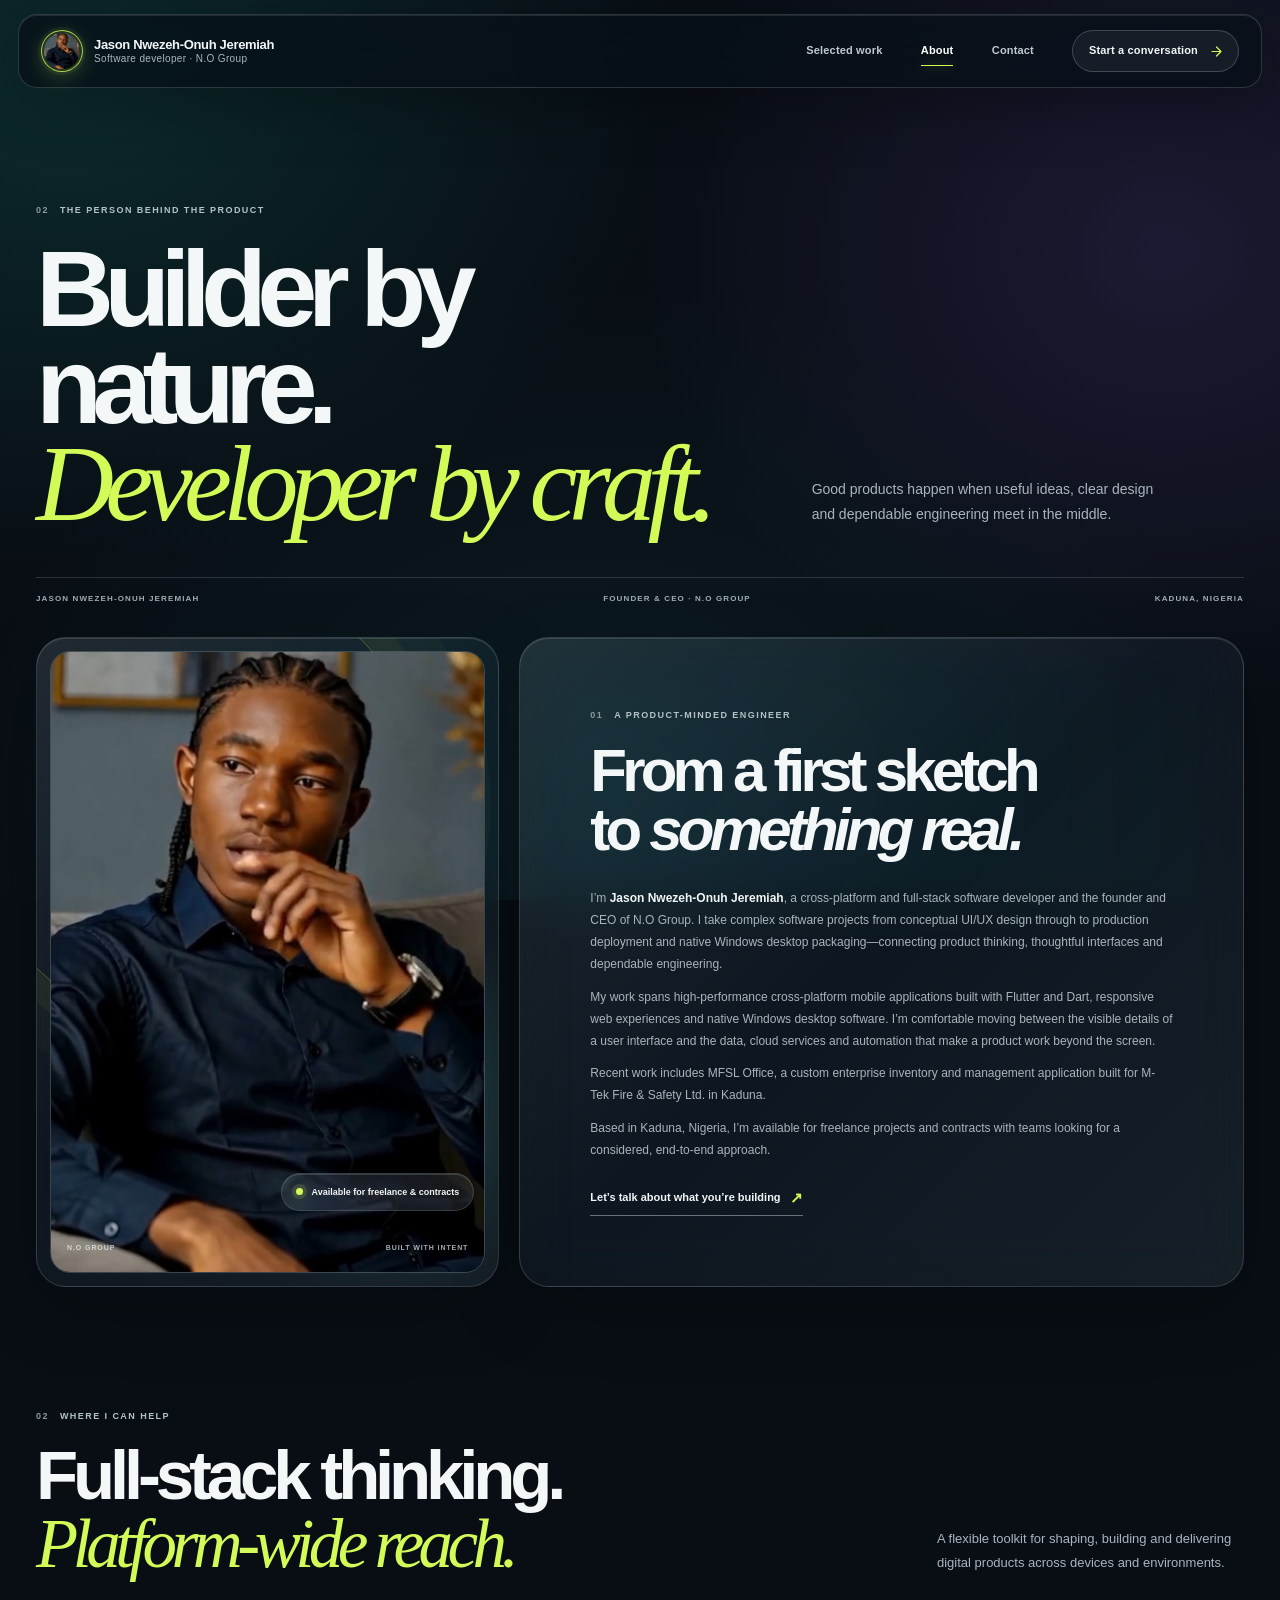
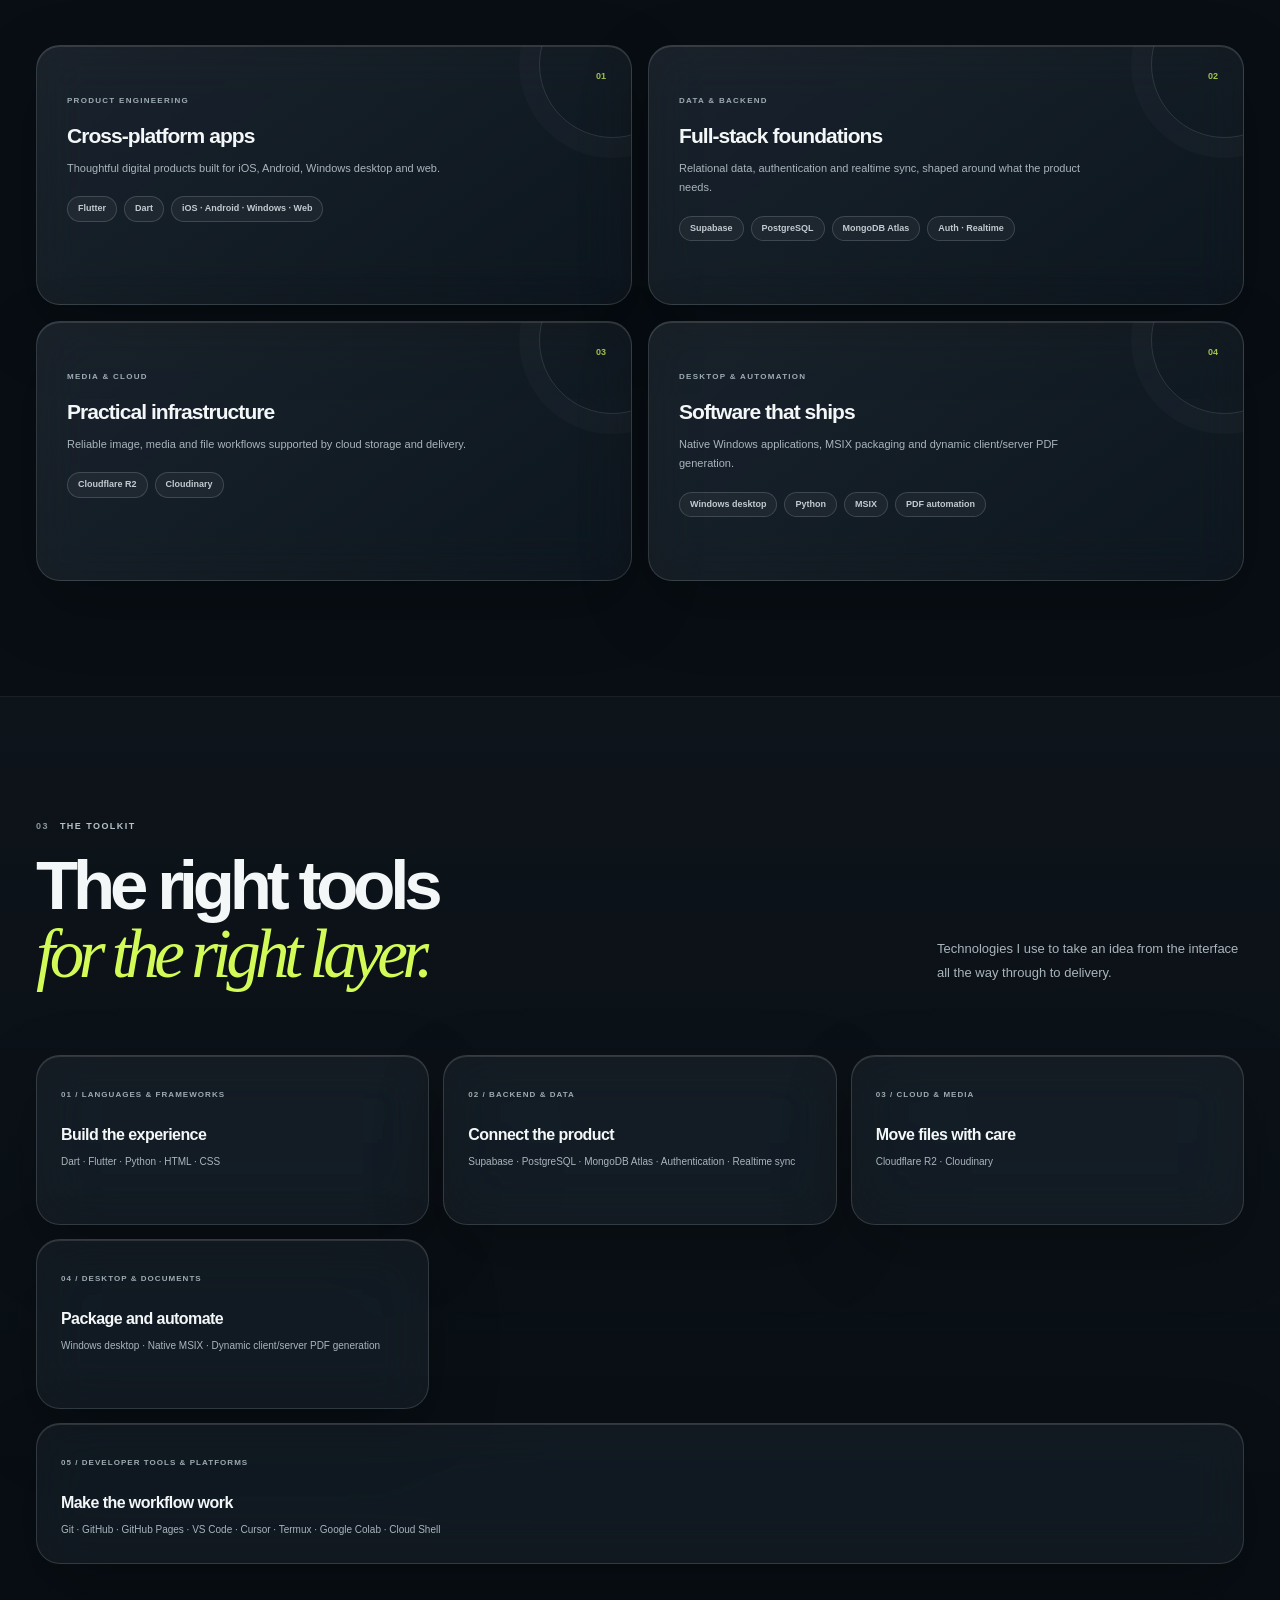
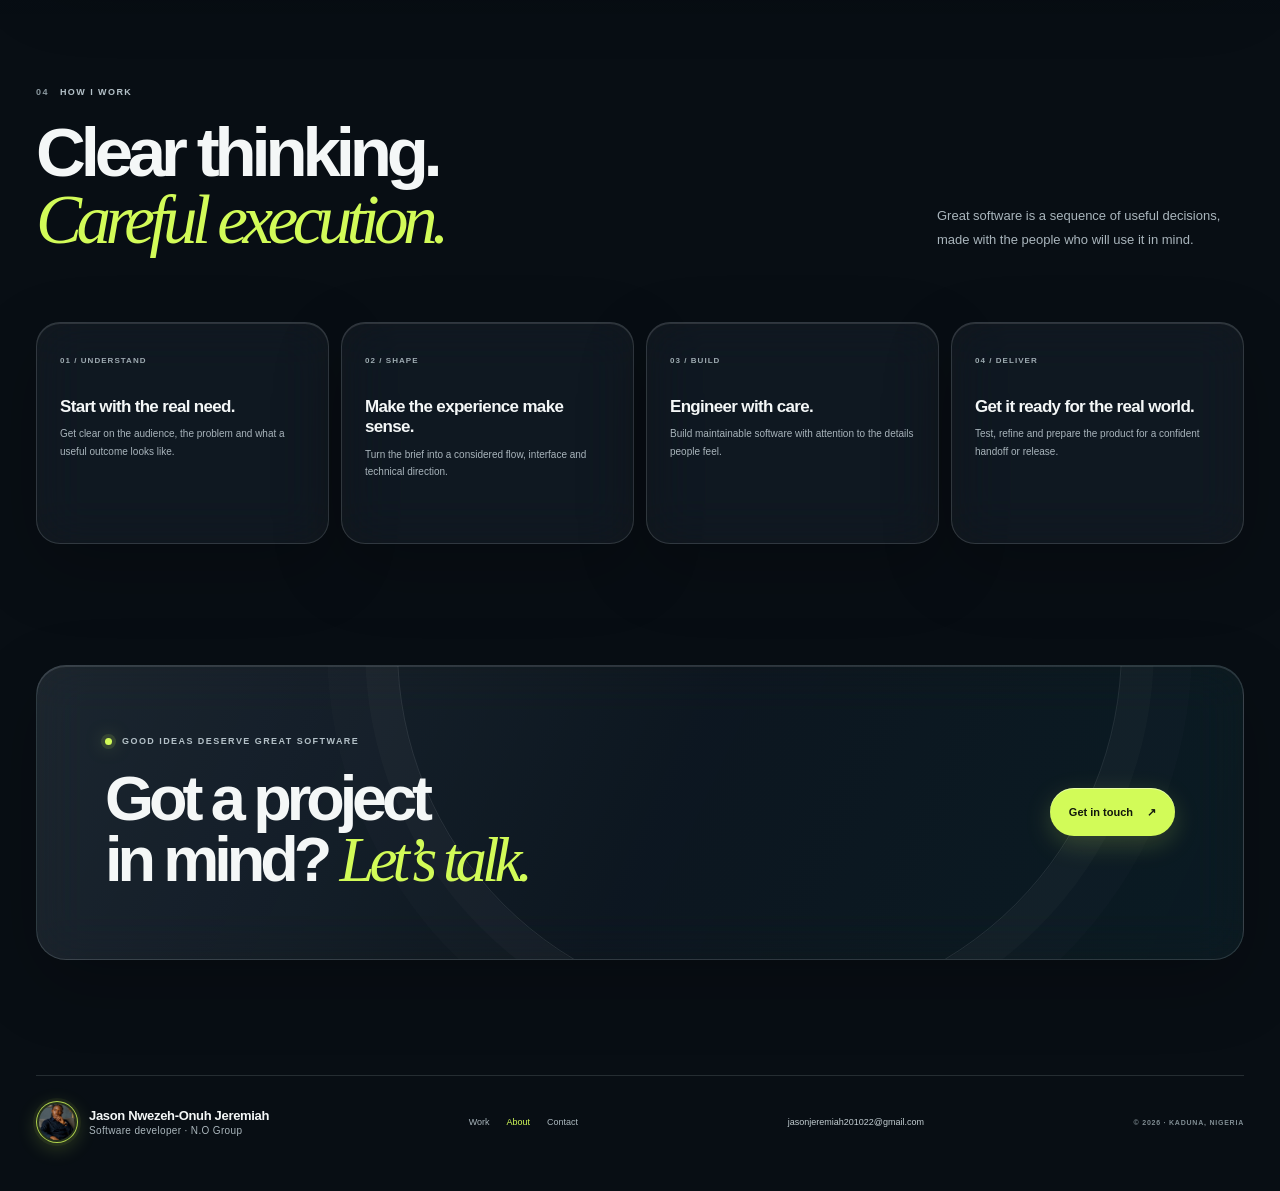
==== commit 5ebaa8ff: "Add MFSL Office case study and missing profile details Add M-Tek Fire & Safety Ltd.'s MFSL Office as" ====
--- a/about.html
+++ b/about.html
@@ -4,7 +4,7 @@
     <meta charset="utf-8" />
     <meta name="viewport" content="width=device-width, initial-scale=1" />
     <meta name="theme-color" content="#091016" />
-    <meta name="description" content="Meet Jason Nwezeh-Onuh Jeremiah, Kaduna-based software developer and founder & CEO of N.O Group. Explore his cross-platform, full-stack and desktop capabilities." />
+    <meta name="description" content="Meet Jason Nwezeh-Onuh Jeremiah, Kaduna-based cross-platform and full-stack software developer and founder & CEO of N.O Group. Explore his product, desktop and enterprise software capabilities." />
     <title>About Jason Nwezeh-Onuh Jeremiah — Software Developer &amp; Product Builder</title>
     <link rel="icon" type="image/jpeg" href="Profile/Profile_images/1792339590174.jpg" />
     <link rel="stylesheet" href="styles.css" />
@@ -22,7 +22,7 @@
 
       <section class="about-story page-width" aria-label="About Jason">
         <div class="about-portrait glass-panel reveal"><div class="about-photo-glow" aria-hidden="true"></div><img src="Profile/Profile_images/1792339590174.jpg" alt="Portrait of Jason Nwezeh-Onuh Jeremiah" loading="lazy" /><div class="about-photo-label glass-chip"><span class="availability-dot"></span> Available for freelance &amp; contracts</div><div class="portrait-bottomline"><span>N.O GROUP</span><span>BUILT WITH INTENT</span></div></div>
-        <div class="about-story-copy glass-panel reveal"><p class="eyebrow"><span class="section-number">01</span> A PRODUCT-MINDED ENGINEER</p><h2>From a first sketch<br />to <em>something real.</em></h2><p>I’m <strong>Jason Nwezeh-Onuh Jeremiah</strong>, a software developer and the founder and CEO of N.O Group. I take complex software ideas from concept to production—connecting product thinking, thoughtful interfaces and dependable engineering.</p><p>My work spans cross-platform mobile applications, responsive web experiences and native Windows desktop software. I’m comfortable moving between the visible details of a user interface and the data, cloud services and automation that make a product work beyond the screen.</p><p>Based in Kaduna, Nigeria, I’m available for freelance projects and contracts with teams looking for a considered, end-to-end approach.</p><a class="inline-link" href="contact.html">Let’s talk about what you’re building <span aria-hidden="true">↗</span></a></div>
+        <div class="about-story-copy glass-panel reveal"><p class="eyebrow"><span class="section-number">01</span> A PRODUCT-MINDED ENGINEER</p><h2>From a first sketch<br />to <em>something real.</em></h2><p>I’m <strong>Jason Nwezeh-Onuh Jeremiah</strong>, a cross-platform and full-stack software developer and the founder and CEO of N.O Group. I take complex software projects from conceptual UI/UX design through to production deployment and native Windows desktop packaging—connecting product thinking, thoughtful interfaces and dependable engineering.</p><p>My work spans high-performance cross-platform mobile applications built with Flutter and Dart, responsive web experiences and native Windows desktop software. I’m comfortable moving between the visible details of a user interface and the data, cloud services and automation that make a product work beyond the screen.</p><p>Recent work includes MFSL Office, a custom enterprise inventory and management application built for M-Tek Fire &amp; Safety Ltd. in Kaduna.</p><p>Based in Kaduna, Nigeria, I’m available for freelance projects and contracts with teams looking for a considered, end-to-end approach.</p><a class="inline-link" href="contact.html">Let’s talk about what you’re building <span aria-hidden="true">↗</span></a></div>
       </section>
 
       <section class="capabilities-page section-space page-width" aria-labelledby="capabilities-title"><div class="section-heading reveal"><div><p class="eyebrow"><span class="section-number">02</span> WHERE I CAN HELP</p><h2 id="capabilities-title">Full-stack thinking.<br /><em>Platform-wide reach.</em></h2></div><p class="section-intro">A flexible toolkit for shaping, building and delivering digital products across devices and environments.</p></div>
--- a/styles.css
+++ b/styles.css
@@ -172,7 +172,7 @@
 /* Home project tiles */
 .home-work { padding-top: clamp(85px, 10vw, 142px); }
 .section-number { margin-right: 1px; }
-.home-project-grid { display: grid; grid-template-columns: repeat(3, minmax(0,1fr)); gap: 17px; }
+.home-project-grid { display: grid; grid-template-columns: repeat(4, minmax(0,1fr)); gap: 17px; }
 .home-project { position: relative; overflow: hidden; background: linear-gradient(145deg, rgba(237,248,255,.085), rgba(237,248,255,.035)); }
 .home-project:hover { transform: translateY(-6px); }
 .home-project-art { position: relative; display: grid; min-height: 360px; place-items: center; overflow: hidden; border-bottom: 1px solid rgba(237,249,255,.13); isolation: isolate; }
@@ -180,6 +180,7 @@
 .art-roast { background: radial-gradient(ellipse at 52% 55%, rgba(214,174,116,.27), rgba(131,93,61,.09) 56%, rgba(255,255,255,.02)); }
 .art-apex { background: radial-gradient(ellipse at 51% 55%, rgba(224,230,231,.17), rgba(100,109,113,.05) 53%, rgba(255,255,255,.015)); }
 .art-cole { background: radial-gradient(ellipse at 50% 50%, rgba(115,156,69,.2), rgba(47,70,52,.08) 57%, rgba(255,255,255,.015)); }
+.art-mtek { background: radial-gradient(ellipse at 50% 52%, rgba(191,40,52,.25), rgba(86,27,34,.09) 57%, rgba(255,255,255,.015)); }
 .art-glow { position: absolute; z-index: -1; left: 50%; bottom: -23%; width: 75%; aspect-ratio: 1; border: 1px solid rgba(236,249,255,.16); border-radius: 50%; transform: translateX(-50%); box-shadow: 0 0 0 27px rgba(236,249,255,.025), 0 0 0 57px rgba(236,249,255,.018); }
 .art-index { position: absolute; z-index: 3; top: 18px; left: 19px; color: rgba(242,249,250,.71); font-size: 8px; font-weight: 800; letter-spacing: .13em; }
 .home-device { position: relative; z-index: 2; width: clamp(150px, 16vw, 192px); aspect-ratio: 720 / 1393; overflow: hidden; margin-top: 22px; border: 5px solid rgba(14,18,18,.92); border-radius: 23px; background: #121615; box-shadow: 0 28px 65px rgba(0,0,0,.46), 0 0 0 1px rgba(255,255,255,.19); transform: rotate(-2deg); transition: transform .4s var(--ease); }
@@ -251,8 +252,10 @@
 .work-art-roast { background: radial-gradient(ellipse at 52% 54%,rgba(201,149,96,.2),rgba(92,72,51,.075) 58%,transparent 80%); }
 .work-art-apex { background: radial-gradient(ellipse at 52% 55%,rgba(221,231,233,.14),rgba(84,95,101,.055) 59%,transparent 80%); }
 .work-art-cole { background: radial-gradient(ellipse at 52% 53%,rgba(122,177,71,.18),rgba(39,71,48,.06) 57%,transparent 80%); }
+.work-art-mtek { background: radial-gradient(ellipse at 52% 54%,rgba(184,42,54,.21),rgba(80,27,34,.08) 59%,transparent 80%); }
 .work-feature-art .art-watermark { position: absolute; z-index: 0; top: 8%; left: 7%; color: rgba(245,250,250,.15); font-size: clamp(37px,5vw,65px); font-weight: 850; letter-spacing: -.09em; line-height: .8; }
 .work-art-roast .art-watermark { color: rgba(222,186,143,.19); }
+.work-art-mtek .art-watermark { color: rgba(246,210,210,.18); }
 .work-art-cole .cole-mark span { color: rgba(210,251,88,.6); }
 .device-row { position: relative; z-index: 1; display: flex; width: 100%; height: 100%; min-height: inherit; align-items: center; justify-content: center; gap: clamp(7px,1.2vw,15px); padding: 60px 20px 53px; }
 .device { position: relative; flex: 0 1 29%; width: 29%; max-width: 195px; aspect-ratio: 720 / 1393; overflow: hidden; margin: 0; border: 5px solid rgba(14,18,19,.95); border-radius: 19px; background: #111616; box-shadow: 0 22px 55px rgba(0,0,0,.47),0 0 0 1px rgba(255,255,255,.13); }
@@ -263,6 +266,7 @@
 .device-three { transform: translateY(20px) rotate(5deg); }
 .art-caption { position: absolute; z-index: 3; right: 20px; bottom: 19px; left: 20px; color: rgba(234,245,245,.56); font-size: 7px; font-weight: 800; letter-spacing: .15em; text-align: center; }
 .work-art-roast .art-caption { color: rgba(235,211,182,.7); }
+.work-art-mtek .art-caption { color: rgba(245,209,209,.7); }
 .work-feature-reverse { grid-template-columns: minmax(0,1.12fr) minmax(315px,.88fr); }
 .work-feature-reverse .work-feature-copy { order: 2; }
 .work-feature-reverse .work-feature-art { order: 1; border-right: 1px solid rgba(232,247,255,.1); border-left: 0; }
@@ -320,7 +324,7 @@
 .copy-email { display: inline-flex; align-items: center; gap: 10px; margin-top: 15px; padding: 8px 0; border: 0; background: transparent; color: #aab7bd; font-size: 10px; cursor: pointer; }
 .copy-email span:last-child { color: var(--lime); font-size: 14px; }
 .copy-email:hover { color: var(--ink); }
-.contact-methods { display: grid; grid-template-rows: 1fr 1fr auto; gap: 13px; }
+.contact-methods { display: grid; grid-template-rows: 1fr 1fr 1fr auto; gap: 13px; }
 .contact-method { padding: 23px 25px; background: rgba(238,248,255,.07); }
 .method-top { display: flex; align-items: center; justify-content: space-between; margin-bottom: 13px; }
 .method-index { color: #8f9ca3; font-size: 9px; font-weight: 750; }
@@ -361,6 +365,8 @@
 .case-copy h2 { margin: 19px 0 13px; font-size: clamp(36px,4vw,53px); font-weight: 600; letter-spacing: -.078em; line-height: .98; }
 .case-copy > p:not(.eyebrow) { margin: 9px 0 0; color: var(--muted); font-size: 11px; line-height: 1.82; }
 .case-copy .tag-row { margin-top: 18px; }
+.case-link-row { display: flex; flex-wrap: wrap; gap: 10px 22px; margin-top: 20px; }
+.case-link-row .inline-link { font-size: 10px; }
 .case-gallery { display: grid; min-width: 0; grid-template-rows: auto minmax(330px,1fr) auto; gap: 12px; overflow: hidden; padding: 17px; border-radius: 28px; background: linear-gradient(140deg,rgba(245,251,255,.105),rgba(225,244,255,.035)); }
 .gallery-heading { display: flex; align-items: center; justify-content: space-between; padding: 0 3px; color: #aab8be; font-size: 8px; font-weight: 800; letter-spacing: .14em; }
 .gallery-heading > span:last-child { color: var(--lime); font-variant-numeric: tabular-nums; }
@@ -411,6 +417,7 @@
   .hero-shell { min-height: 560px; grid-template-columns: minmax(0,1.08fr) minmax(275px,.82fr); gap: 45px; padding: 55px; }
   .hero-copy h1 { font-size: clamp(62px,8vw,88px); }
   .hero-visual { max-width: 355px; }
+  .home-project-grid { grid-template-columns: repeat(2,minmax(0,1fr)); }
   .home-project-art { min-height: 315px; }
   .home-project-copy { padding-inline: 17px; }
   .work-feature { min-height: 490px; grid-template-columns: minmax(290px,.9fr) minmax(0,1.1fr); }
@@ -444,9 +451,6 @@
   .float-chip-bottom { right: -20px; }
   .hero-underbar .eyebrow { font-size: 7px; }
   .home-project-grid { grid-template-columns: repeat(2,minmax(0,1fr)); }
-  .home-project:last-child { grid-column: 1/-1; }
-  .home-project:last-child .home-project-art { min-height: 365px; }
-  .home-project:last-child .home-device { width: 190px; }
   .section-heading { align-items: start; }
   .section-intro { max-width: 250px; font-size: 11px; }
   .capability-promo { grid-template-columns: 1fr .85fr; gap: 15px; padding: 38px; }
